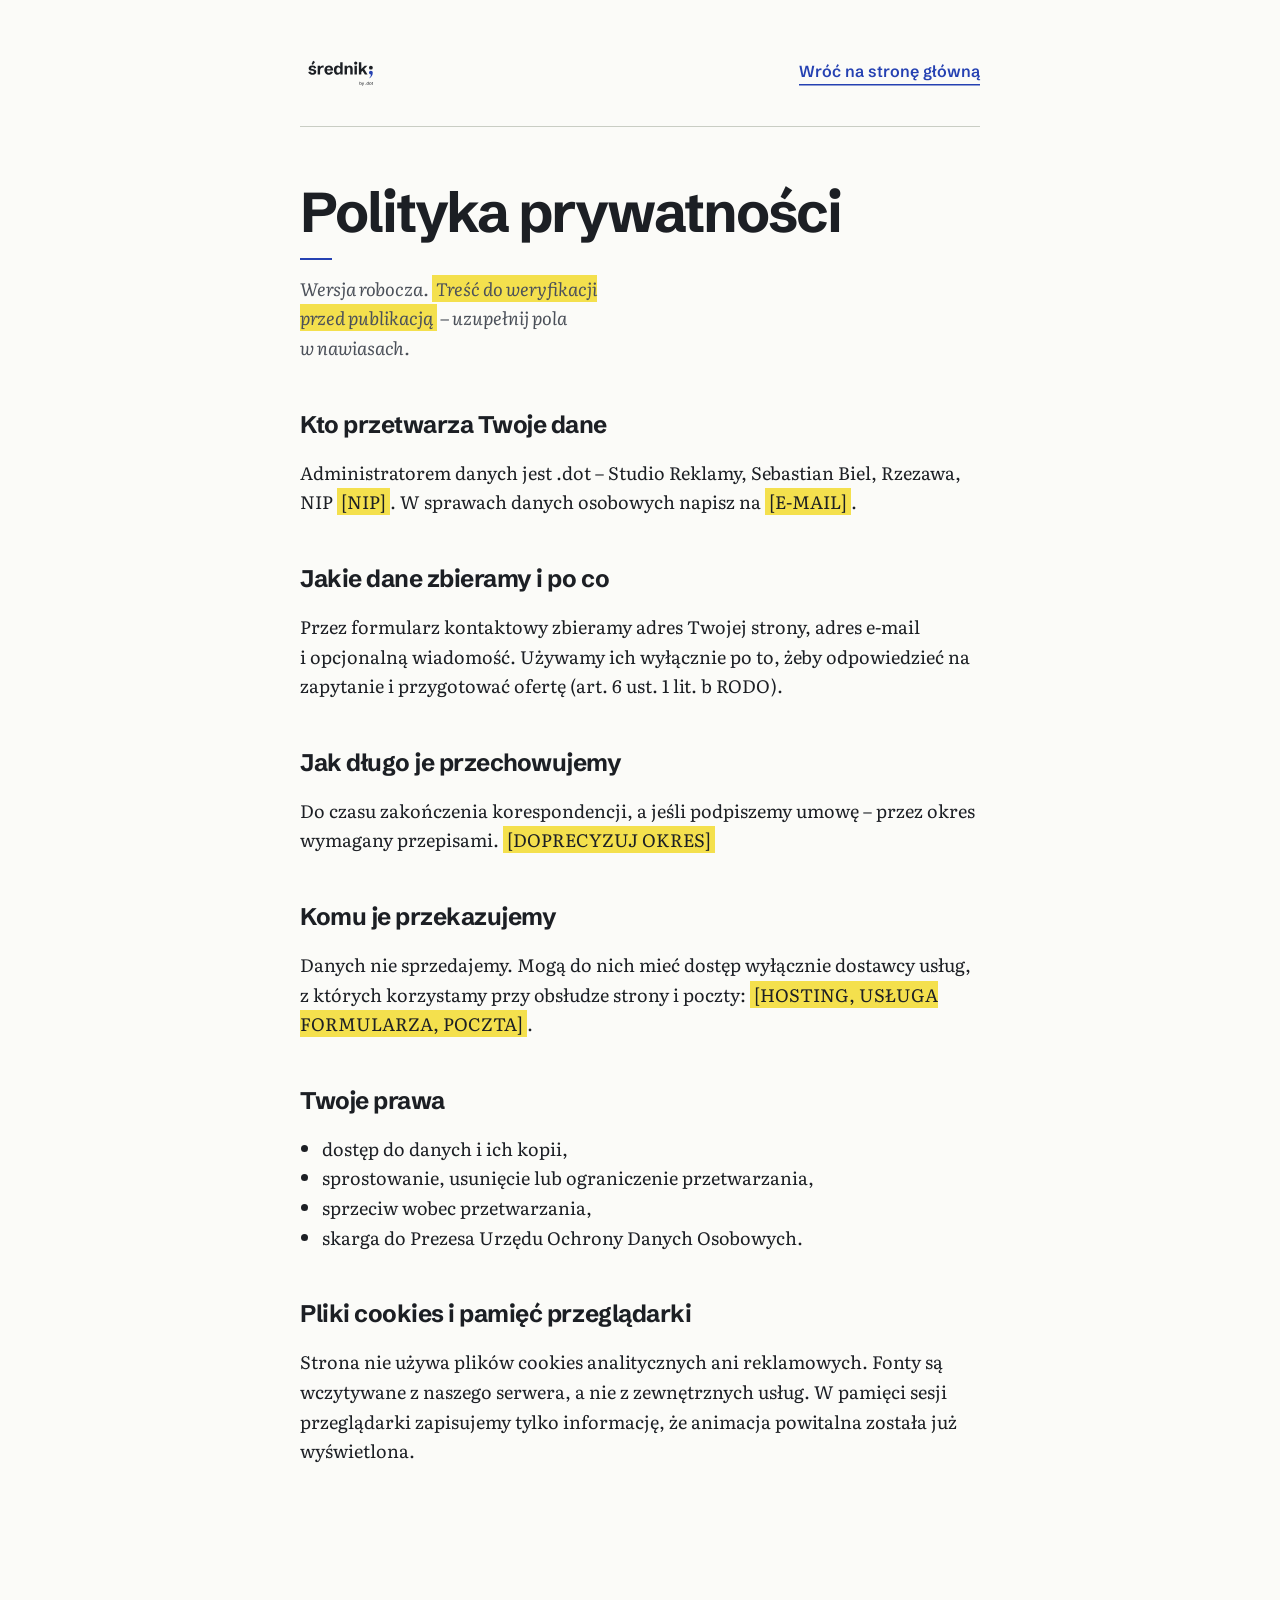
==== polityka-prywatnosci.html @ ba00b5cf "Strona główna Średnik by .dot z animacjami Statyczna strona (HTML/CSS/JS) zbudowana na podstawie pro" ====
<!doctype html>
<html lang="pl" data-theme="light">
<head>
<meta charset="utf-8">
<meta name="viewport" content="width=device-width, initial-scale=1">
<title>Polityka prywatności – Średnik by .dot</title>
<meta name="robots" content="noindex">
<link rel="icon" href="assets/img/favicon.svg" type="image/svg+xml">
<link rel="stylesheet" href="assets/css/style.css">
<style>
  .legal { max-width: 760px; margin: 0 auto; padding: 48px var(--gut) 120px; }
  .legal__top { display: flex; align-items: center; justify-content: space-between; gap: 24px; padding-bottom: 32px; margin-bottom: 56px; border-bottom: 1px solid var(--line); }
  .legal__top svg { height: 46px; width: auto; }
  .legal h1 { margin: 0 0 16px; font: 700 clamp(36px, 5vw, 56px)/1.05 var(--sans); letter-spacing: -.035em; }
  .legal h2 { margin: 48px 0 12px; font: 700 24px/1.2 var(--sans); letter-spacing: -.02em; }
  .legal p, .legal li { font-size: 18px; line-height: 1.65; }
  .legal ul { padding-left: 22px; }
  .todo { background: var(--yellow); padding: 0 4px; }
</style>
</head>
<body>
<main class="legal">
  <div class="legal__top">
    <a href="index.html" aria-label="Średnik by .dot – strona główna"><img src="assets/img/logo.svg" alt="Średnik by .dot" style="height:46px;width:auto"></a>
    <a class="link-arrow" href="index.html">Wróć na stronę główną</a>
  </div>

  <h1>Polityka prywatności</h1>
  <p class="note">Wersja robocza. <span class="todo">Treść do weryfikacji przed publikacją</span> – uzupełnij pola w&nbsp;nawiasach.</p>

  <h2>Kto przetwarza Twoje dane</h2>
  <p>Administratorem danych jest .dot&nbsp;– Studio Reklamy, Sebastian Biel, Rzezawa, NIP <span class="todo">[NIP]</span>. W&nbsp;sprawach danych osobowych napisz na <span class="todo">[E-MAIL]</span>.</p>

  <h2>Jakie dane zbieramy i&nbsp;po co</h2>
  <p>Przez formularz kontaktowy zbieramy adres Twojej strony, adres e-mail i&nbsp;opcjonalną wiadomość. Używamy ich wyłącznie po to, żeby odpowiedzieć na zapytanie i&nbsp;przygotować ofertę (art.&nbsp;6 ust.&nbsp;1 lit.&nbsp;b RODO).</p>

  <h2>Jak długo je przechowujemy</h2>
  <p>Do czasu zakończenia korespondencji, a&nbsp;jeśli podpiszemy umowę&nbsp;– przez okres wymagany przepisami. <span class="todo">[DOPRECYZUJ OKRES]</span></p>

  <h2>Komu je przekazujemy</h2>
  <p>Danych nie sprzedajemy. Mogą do nich mieć dostęp wyłącznie dostawcy usług, z&nbsp;których korzystamy przy obsłudze strony i&nbsp;poczty: <span class="todo">[HOSTING, USŁUGA FORMULARZA, POCZTA]</span>.</p>

  <h2>Twoje prawa</h2>
  <ul>
    <li>dostęp do danych i&nbsp;ich kopii,</li>
    <li>sprostowanie, usunięcie lub ograniczenie przetwarzania,</li>
    <li>sprzeciw wobec przetwarzania,</li>
    <li>skarga do Prezesa Urzędu Ochrony Danych Osobowych.</li>
  </ul>

  <h2>Pliki cookies i&nbsp;pamięć przeglądarki</h2>
  <p>Strona nie używa plików cookies analitycznych ani reklamowych. Fonty są wczytywane z&nbsp;naszego serwera, a&nbsp;nie z&nbsp;zewnętrznych usług. W&nbsp;pamięci sesji przeglądarki zapisujemy tylko informację, że animacja powitalna została już wyświetlona.</p>
</main>
</body>
</html>
---- assets/css/style.css ----
/* =========================================================
   Średnik by .dot – strona główna
   ========================================================= */

/* ---------- Fonty (lokalnie, bez Google Fonts) ---------- */
@font-face {
  font-family: 'Schibsted Grotesk';
  src: url(../fonts/schibsted-grotesk-latin-wght-normal.woff2) format('woff2');
  font-weight: 400 900; font-style: normal; font-display: swap;
  unicode-range: U+0000-00FF,U+0131,U+0152-0153,U+02BB-02BC,U+02C6,U+02DA,U+02DC,U+0304,U+0308,U+0329,U+2000-206F,U+20AC,U+2122,U+2191,U+2193,U+2212,U+2215,U+FEFF,U+FFFD;
}
@font-face {
  font-family: 'Schibsted Grotesk';
  src: url(../fonts/schibsted-grotesk-latin-ext-wght-normal.woff2) format('woff2');
  font-weight: 400 900; font-style: normal; font-display: swap;
  unicode-range: U+0100-02BA,U+02BD-02C5,U+02C7-02CC,U+02CE-02D7,U+02DD-02FF,U+0304,U+0308,U+0329,U+1D00-1DBF,U+1E00-1E9F,U+1EF2-1EFF,U+2020,U+20A0-20AB,U+20AD-20C0,U+2113,U+2C60-2C7F,U+A720-A7FF;
}
@font-face {
  font-family: 'Literata';
  src: url(../fonts/literata-latin-opsz-normal.woff2) format('woff2');
  font-weight: 200 900; font-style: normal; font-display: swap;
  unicode-range: U+0000-00FF,U+0131,U+0152-0153,U+02BB-02BC,U+02C6,U+02DA,U+02DC,U+0304,U+0308,U+0329,U+2000-206F,U+20AC,U+2122,U+2191,U+2193,U+2212,U+2215,U+FEFF,U+FFFD;
}
@font-face {
  font-family: 'Literata';
  src: url(../fonts/literata-latin-ext-opsz-normal.woff2) format('woff2');
  font-weight: 200 900; font-style: normal; font-display: swap;
  unicode-range: U+0100-02BA,U+02BD-02C5,U+02C7-02CC,U+02CE-02D7,U+02DD-02FF,U+0304,U+0308,U+0329,U+1D00-1DBF,U+1E00-1E9F,U+1EF2-1EFF,U+2020,U+20A0-20AB,U+20AD-20C0,U+2113,U+2C60-2C7F,U+A720-A7FF;
}
@font-face {
  font-family: 'Literata';
  src: url(../fonts/literata-latin-opsz-italic.woff2) format('woff2');
  font-weight: 200 900; font-style: italic; font-display: swap;
  unicode-range: U+0000-00FF,U+0131,U+0152-0153,U+02BB-02BC,U+02C6,U+02DA,U+02DC,U+0304,U+0308,U+0329,U+2000-206F,U+20AC,U+2122,U+2191,U+2193,U+2212,U+2215,U+FEFF,U+FFFD;
}
@font-face {
  font-family: 'Literata';
  src: url(../fonts/literata-latin-ext-opsz-italic.woff2) format('woff2');
  font-weight: 200 900; font-style: italic; font-display: swap;
  unicode-range: U+0100-02BA,U+02BD-02C5,U+02C7-02CC,U+02CE-02D7,U+02DD-02FF,U+0304,U+0308,U+0329,U+1D00-1DBF,U+1E00-1E9F,U+1EF2-1EFF,U+2020,U+20A0-20AB,U+20AD-20C0,U+2113,U+2C60-2C7F,U+A720-A7FF;
}

/* ---------- Tokeny ---------- */
:root {
  --paper: #FBFBF8;
  --ink: #1C1F24;
  --ink-2: #22262C;
  --sage: #EEF0EA;
  --line: #C9CDC4;
  --muted: #4B5059;
  --blue: #2541B2;
  --blue-deep: #1A2F85;
  --peri: #9DB0FF;
  --yellow: #F4E04D;
  --green: #2D7A57;
  --green-soft: #E3F1EA;
  --orange: #C2410C;

  --sans: 'Schibsted Grotesk', 'Helvetica Neue', Arial, sans-serif;
  --serif: 'Literata', Georgia, 'Times New Roman', serif;

  --hdr: 76px;
  --gut: clamp(20px, 4vw, 40px);
  --ease: cubic-bezier(.16, 1, .3, 1);
  --ease-io: cubic-bezier(.76, 0, .24, 1);
  --ease-back: cubic-bezier(.34, 1.56, .64, 1);
  color-scheme: light;
}
@media (max-width: 999px) { :root { --hdr: 64px; } }

/* ---------- Baza ---------- */
*, *::before, *::after { box-sizing: border-box; }
html { -webkit-text-size-adjust: 100%; text-size-adjust: 100%; }
html.lenis, html.lenis body { height: auto; }
.lenis.lenis-smooth { scroll-behavior: auto !important; }
.lenis.lenis-stopped { overflow: hidden; }
body {
  margin: 0;
  background: var(--paper);
  color: var(--ink);
  font-family: var(--serif);
  font-size: 18px;
  line-height: 1.55;
  -webkit-font-smoothing: antialiased;
  -moz-osx-font-smoothing: grayscale;
  overflow-x: clip;
}
img, svg { display: block; max-width: 100%; }
a { color: var(--blue); }
a:hover { color: var(--blue-deep); }
:focus-visible { outline: 2px solid var(--blue); outline-offset: 3px; border-radius: 2px; }
.dark :focus-visible, .card--lead :focus-visible { outline-color: var(--peri); }
::selection { background: var(--yellow); color: var(--ink); }
.has-intro body, .menu-open body { overflow: hidden; }

.sr-only {
  position: absolute; width: 1px; height: 1px; margin: -1px; padding: 0; overflow: hidden;
  clip: rect(0 0 0 0); white-space: nowrap; border: 0;
}
.skip {
  position: fixed; left: 16px; top: 12px; z-index: 200; padding: 12px 18px; border-radius: 6px;
  background: var(--ink); color: var(--paper); font: 600 15px var(--sans); text-decoration: none;
  transform: translateY(-160%); transition: transform .3s var(--ease);
}
.skip:focus { transform: none; color: var(--paper); }

.wrap { width: 100%; max-width: 1280px; margin: 0 auto; padding: 0 var(--gut); }

/* ---------- Typografia ---------- */
.h2 {
  margin: 0;
  font: 700 clamp(34px, 4.1vw, 58px)/1.04 var(--sans);
  letter-spacing: -.035em;
  text-wrap: balance;
}
.h3 { margin: 0; font: 600 22px/1.25 var(--sans); letter-spacing: -.01em; }
.lead { margin: 0; font-size: clamp(19px, 1.5vw, 22px); line-height: 1.55; max-width: 34em; }
.note {
  position: relative; margin: 0; padding-top: 16px; max-width: 17em;
  font-style: italic; font-size: 16px; line-height: 1.5; color: var(--muted);
}
.note::before {
  content: ""; position: absolute; left: 0; top: 0; width: 32px; height: 2px; background: var(--blue);
  transform-origin: left;
}
.dark .note { color: #C9CDC4; }

/* Zakreślacz */
.hl {
  background: linear-gradient(var(--yellow), var(--yellow)) 0 88% / 0% 46% no-repeat;
  -webkit-box-decoration-break: clone; box-decoration-break: clone;
  transition: background-size 1.1s var(--ease);
}
.hl.is-on, html:not(.anim) .hl { background-size: 100% 46%; }

/* ---------- Przyciski ---------- */
.btn {
  --bg: var(--blue); --fg: #FFFFFF; --fill: var(--ink); --fg-h: #FFFFFF;
  position: relative; isolation: isolate; overflow: hidden;
  display: inline-flex; align-items: center; justify-content: center; gap: 10px;
  min-height: 54px; padding: 0 26px; border: 0; border-radius: 8px;
  background: var(--bg); color: var(--fg);
  font: 600 16px/1.2 var(--sans); text-decoration: none; cursor: pointer;
  transition: color .35s var(--ease), box-shadow .35s;
}
.btn::before {
  content: ""; position: absolute; inset: -1px; z-index: -1; border-radius: inherit;
  background: var(--fill); transform: translateY(102%);
  transition: transform .5s var(--ease);
}
@media (hover: hover) {
  .btn:hover { color: var(--fg-h); }
  .btn:hover::before { transform: none; }
  }
.btn__label { position: relative; display: inline-block; }
.btn__icon {
  width: 18px; height: 18px; flex: none; fill: none; stroke: currentColor; stroke-width: 2;
  stroke-linecap: round; stroke-linejoin: round; transition: transform .4s var(--ease);
}
.btn:hover .btn__icon { transform: translateX(4px); }
.btn--sm { min-height: 44px; padding: 0 18px; font-size: 15px; }
.btn--ghost { --bg: transparent; --fg: var(--ink); --fill: var(--ink); --fg-h: var(--paper); box-shadow: inset 0 0 0 1.5px var(--ink); }
.btn--light { --bg: var(--peri); --fg: var(--ink); --fill: #FFFFFF; --fg-h: var(--ink); }

.link-arrow {
  display: inline-flex; align-items: center; min-height: 44px;
  font: 600 16px var(--sans); color: var(--blue); text-decoration: none;
  background: linear-gradient(currentColor, currentColor) 0 calc(100% - 8px) / 100% 1.5px no-repeat;
  transition: background-size .45s var(--ease), color .3s;
}
.link-arrow:hover { background-size: 0 1.5px; background-position: 100% calc(100% - 8px); }

/* ---------- Intro ---------- */
.intro {
  position: fixed; inset: 0; z-index: 120; display: none;
  align-items: center; justify-content: center; background: var(--paper); cursor: pointer;
}
.has-intro .intro { display: flex; }
.intro__logo { width: min(64vw, 540px); height: auto; overflow: visible; }
.intro__dot, .intro__comma, .intro__by { opacity: 0; }

/* ---------- Nagłówek ---------- */
.hdr {
  position: fixed; inset: 0 0 auto 0; z-index: 60;
  transition: transform .55s var(--ease), background-color .35s, box-shadow .35s;
}
.hdr.is-scrolled {
  background: rgba(251, 251, 248, .86);
  -webkit-backdrop-filter: saturate(1.5) blur(14px); backdrop-filter: saturate(1.5) blur(14px);
  box-shadow: 0 1px 0 rgba(28, 31, 36, .1);
}
.hdr.is-hidden { transform: translateY(-101%); }
.hdr__in { display: flex; align-items: center; gap: 32px; height: var(--hdr); }
.hdr__logo { display: flex; color: var(--ink); flex: none; }
.hdr__logo svg { height: 50px; width: auto; }
.hdr__logo .logo-dot, .hdr__logo .logo-comma { transform-box: fill-box; transform-origin: 50% 0; transition: transform .5s var(--ease-back); }
.hdr__logo:hover .logo-dot { transform: translateY(-14px); }
.hdr__logo:hover .logo-comma { transform: rotate(-12deg); }
.hdr__nav { margin-left: auto; display: flex; gap: 30px; }
.hdr__nav a {
  position: relative; padding: 10px 0;
  font: 500 16px var(--sans); color: var(--ink); text-decoration: none;
}
.hdr__nav a::after {
  content: ""; position: absolute; left: 0; right: 0; bottom: 4px; height: 2px; background: var(--blue);
  transform: scaleX(0); transform-origin: right; transition: transform .45s var(--ease);
}
.hdr__nav a:hover::after, .hdr__nav a.is-active::after { transform: scaleX(1); transform-origin: left; }
.hdr__nav a.is-active { color: var(--blue); }
.hdr__progress {
  position: absolute; left: 0; bottom: 0; width: 100%; height: 2px; background: var(--blue);
  transform: scaleX(0); transform-origin: left;
}
.hdr__burger {
  display: none; position: relative; width: 44px; height: 44px; flex: none;
  border: 1.5px solid var(--ink); border-radius: 8px; background: transparent; cursor: pointer;
}
.hdr__burger span {
  position: absolute; left: 11px; right: 11px; height: 1.75px; background: var(--ink); border-radius: 2px;
  transition: transform .45s var(--ease), top .45s var(--ease);
}
.hdr__burger span:nth-child(1) { top: 16px; }
.hdr__burger span:nth-child(2) { top: 24px; }
.hdr__burger[aria-expanded="true"] span:nth-child(1) { top: 20px; transform: rotate(45deg); }
.hdr__burger[aria-expanded="true"] span:nth-child(2) { top: 20px; transform: rotate(-45deg); }

.menu {
  position: fixed; inset: 0; z-index: 55; background: var(--paper);
  display: flex; flex-direction: column; gap: 32px;
  padding: calc(var(--hdr) + 28px) var(--gut) calc(32px + env(safe-area-inset-bottom));
  overflow-y: auto;
}
.menu[hidden] { display: none; }
.menu__nav { display: flex; flex-direction: column; border-top: 1px solid var(--line); }
.menu__nav a {
  display: block; overflow: hidden; padding: 10px 0; border-bottom: 1px solid var(--line);
  font: 700 clamp(34px, 9vw, 54px)/1.1 var(--sans); letter-spacing: -.03em;
  color: var(--ink); text-decoration: none;
}
.menu__nav a span { display: inline-block; }
.menu__cta { align-self: flex-start; }
.menu__tag { margin: auto 0 0; font-style: italic; color: var(--muted); }
.menu__tag span { color: var(--blue); font-weight: 600; }

/* ---------- Hero + historia ---------- */
.story { position: relative; padding-top: var(--hdr); }
.story__grid {
  display: grid; grid-template-columns: minmax(0, 1fr) minmax(0, 1.12fr);
  column-gap: clamp(40px, 5vw, 88px); align-items: start;
}
.story__text { grid-column: 1; grid-row: 1; }
.story__visual {
  grid-column: 2; grid-row: 1;
  position: sticky; top: 0; height: 100vh; height: 100svh;
  display: flex; flex-direction: column; justify-content: center;
  padding: var(--hdr) 0 20px;
}

.hero {
  min-height: calc(100vh - var(--hdr)); min-height: calc(100svh - var(--hdr));
  display: flex; flex-direction: column; justify-content: center; gap: 26px;
  padding: 32px 0 64px;
}
.eyebrow {
  display: flex; align-items: center; gap: 10px; margin: 0;
  font: 600 13px var(--sans); letter-spacing: .08em; text-transform: uppercase; color: var(--muted);
}
.eyebrow__dot { width: 8px; height: 8px; border-radius: 50%; background: var(--blue); box-shadow: 0 0 0 0 rgba(37, 65, 178, .45); animation: ping 2.4s var(--ease) infinite; }
@keyframes ping { 0% { box-shadow: 0 0 0 0 rgba(37, 65, 178, .45); } 70%, 100% { box-shadow: 0 0 0 10px rgba(37, 65, 178, 0); } }
.hero__title {
  margin: 0; font: 700 clamp(42px, 4.7vw, 72px)/1.0 var(--sans); letter-spacing: -.045em;
}
.hero__title .hl { background-position: 0 92%; }
.hero__lead { margin: 0; max-width: 33em; font-size: clamp(18px, 1.4vw, 20px); line-height: 1.6; }
.hero__ctas { display: flex; flex-wrap: wrap; align-items: center; gap: 14px 26px; }
.note-line {
  margin: 0; max-width: 28em; padding-left: 14px; border-left: 2px solid var(--blue);
  font-style: italic; font-size: 16px; line-height: 1.5; color: var(--muted);
}
.scroll-cue {
  display: inline-flex; align-items: center; gap: 14px; align-self: flex-start; margin-top: 8px; min-height: 44px;
  font: 500 14px var(--sans); color: var(--muted); text-decoration: none;
}
.scroll-cue:hover { color: var(--ink); }
.scroll-cue__line { position: relative; width: 48px; height: 1.5px; background: var(--line); overflow: hidden; }
.scroll-cue__line::after {
  content: ""; position: absolute; inset: 0; background: var(--blue); transform: translateX(-100%);
  animation: cue 2.2s var(--ease-io) infinite;
}
@keyframes cue { 0% { transform: translateX(-100%); } 55% { transform: translateX(0); } 100% { transform: translateX(100%); } }

/* Kroki */
.steps__intro { padding: 14vh 0 4vh; display: flex; flex-direction: column; gap: 22px; }
.step {
  min-height: 80vh; display: flex; flex-direction: column; justify-content: center; gap: 16px;
  max-width: 31em; opacity: .22; transition: opacity .6s var(--ease);
}
.step.is-active { opacity: 1; }
.step:last-child { min-height: 100vh; }
.step p { margin: 0; font-size: 19px; line-height: 1.6; }
.step__num {
  display: flex; align-items: center; gap: 12px;
  font: 600 13px var(--sans) !important; letter-spacing: .1em; text-transform: uppercase; color: var(--blue);
}
.step__num span { padding: 4px 8px; border: 1.5px solid currentColor; border-radius: 4px; font-variant-numeric: tabular-nums; }
.step__title { margin: 0; font: 700 clamp(28px, 2.5vw, 36px)/1.1 var(--sans); letter-spacing: -.025em; }
.step__issues { margin: 0; padding-left: 24px; display: flex; flex-direction: column; gap: 10px; font-style: italic; font-size: 17px; line-height: 1.5; }
.step__issues li::marker { color: var(--blue); font: 700 16px var(--sans); }
.step .btn { align-self: flex-start; margin-top: 10px; }

/* ---------- Scena z makietą ---------- */
.stage {
  position: relative; margin: 0 auto; width: min(100%, calc((100svh - var(--hdr) - 110px) * 1.25));
  aspect-ratio: 100 / 80; perspective: 1800px;
}
.stage__tilt { position: absolute; inset: 0; transform-style: preserve-3d; }

.mock {
  position: absolute; left: 0; top: 0; width: 100%; aspect-ratio: 720 / 484;
  container-type: inline-size; border-radius: 12px; background: #FFFFFF;
  box-shadow: 0 0 0 1px rgba(28, 31, 36, .1), 0 2px 4px rgba(28, 31, 36, .04), 0 40px 80px -28px rgba(28, 31, 36, .38);
  transform-origin: 0 0; transform: translateY(9%); transition: transform 1.2s var(--ease-io);
}
.mock__in {
  height: 100%; display: flex; flex-direction: column; overflow: hidden; border-radius: inherit;
  font-size: calc(100cqw / 72);
}
.sticker {
  position: absolute; top: -14px; left: 18px; z-index: 5;
  padding: 7px 11px; border-radius: 4px; background: var(--yellow); color: var(--ink);
  font: 600 12px/1 var(--sans); transform: rotate(-2.5deg);
  box-shadow: 0 8px 16px -8px rgba(28, 31, 36, .45);
}

.chrome {
  flex: none; height: 3.4em; display: flex; align-items: center; gap: 1.2em; padding: 0 1.4em;
  background: #EFF1EC; border-bottom: 1px solid #E0E3DC;
}
.chrome__dots { display: flex; gap: .6em; }
.chrome__dots i { display: block; width: 1em; height: 1em; border-radius: 50%; background: #D3D7CF; }
.chrome__url {
  position: relative; flex: 1; max-width: 42em; margin: 0 auto; height: 2.2em; padding: 0 1em;
  display: flex; align-items: center; justify-content: center; gap: .5em;
  border-radius: 1.1em; background: #FFFFFF; color: #4B5059;
  font-family: var(--sans); font-size: 1.15em; font-weight: 500; white-space: nowrap;
}
.chrome__url > svg { width: 1em; height: 1em; fill: none; stroke: currentColor; stroke-width: 2.2; }
.chrome__ok {
  position: absolute; right: .3em; top: 50%; display: inline-flex; align-items: center; gap: .3em;
  padding: .3em .7em .3em .5em; border-radius: 1em; background: var(--green-soft); color: var(--green);
  font-size: .78em; font-weight: 600; opacity: 0; transform: translateY(-50%) scale(.6);
  transition: opacity .4s, transform .6s var(--ease-back);
}
.chrome__ok svg { width: 1.1em; height: 1.1em; fill: none; stroke: currentColor; stroke-width: 3; stroke-linecap: round; stroke-linejoin: round; }

.site { position: relative; flex: 1; overflow: hidden; background: #FFFFFF; font-family: Arial, Helvetica, sans-serif; color: #333333; }
.site p { margin: 0; }

.s-nav { position: absolute; inset: 0 0 auto 0; height: 3.6em; background: #3E5F7E; transition: background-color .9s var(--ease), box-shadow .9s; }
.s-brand { position: absolute; left: 1.6em; top: 0; height: 3.6em; display: flex; align-items: center; white-space: nowrap; }
.s-brand .o { font-size: 1.3em; font-weight: 700; color: #FFFFFF; letter-spacing: .02em; transition: opacity .4s; }
.s-brand .n {
  position: absolute; left: 0; top: 50%; display: flex; align-items: center; gap: .45em;
  font-family: var(--sans); font-size: 1.45em; font-weight: 700; color: #1C1F24;
  opacity: 0; transform: translateY(-20%); transition: opacity .5s, transform .7s var(--ease);
}
.s-mark { display: inline-block; position: relative; width: 1.1em; height: 1.1em; border-radius: .28em; background: var(--orange); }
.s-mark::after { content: ""; position: absolute; inset: .3em; border-radius: 50%; border: .12em solid #FFFFFF; }
.s-links { position: absolute; right: 1.6em; top: 0; height: 3.6em; display: flex; align-items: center; transition: transform 1s var(--ease-io); }
.s-links .o { font-size: 1.2em; color: #FFFFFF; white-space: nowrap; transition: opacity .4s; }
.s-links .n {
  position: absolute; right: 0; top: 50%; display: flex; gap: 1.6em; white-space: nowrap;
  font-family: var(--sans); font-size: 1.25em; font-weight: 500; color: #1C1F24;
  opacity: 0; transform: translateY(-50%);
  transition: opacity .5s;
}

.o-hero { position: absolute; left: 4em; right: 4em; top: 5.4em; text-align: center; font-family: 'Times New Roman', Times, serif; transition: opacity .4s, filter .4s; }
.o-title { position: relative; display: inline-block; font-size: 3em; line-height: 1.15; color: #3E5F7E; }
.o-title::after {
  content: ""; position: absolute; left: -3%; right: -3%; top: 54%; height: .07em; border-radius: .1em;
  background: var(--blue); transform: scaleX(0); transform-origin: left; transition: transform .45s var(--ease);
}
.o-sub { font-size: 1.4em; margin-top: .3em !important; }

.n-hero-c { position: absolute; left: 7em; right: 7em; top: 5em; text-align: center; opacity: 0; transform: translateY(1em); transition: opacity .5s, transform .7s var(--ease); }
.n-title-c { font-family: var(--sans); font-size: 2.5em; line-height: 1.12; font-weight: 700; letter-spacing: -.02em; color: #1C1F24; }
.n-sub-c { margin-top: .5em !important; font-family: var(--sans); font-size: 1.3em; color: #555555; }

.n-hero { position: absolute; left: 4em; top: 6.2em; width: 32.5em; opacity: 0; transform: translateX(-2em); transition: opacity .6s, transform .9s var(--ease); }
.n-title { font-family: var(--sans); font-size: 2.7em; line-height: 1.07; font-weight: 700; letter-spacing: -.03em; color: #1C1F24; }
.n-sub { margin-top: .7em !important; font-family: var(--sans); font-size: 1.3em; line-height: 1.4; color: #4B5059; }
.n-btns { display: flex; gap: .8em; margin-top: 1.4em !important; }
.n-btn { padding: .75em 1.2em; border-radius: .45em; background: var(--orange); color: #FFFFFF; font-family: var(--sans); font-size: 1.2em; font-weight: 700; }
.n-btn--ghost { background: transparent; color: #1C1F24; box-shadow: inset 0 0 0 .12em #1C1F24; }

.s-img {
  position: absolute; left: 9em; top: 13.4em; width: 54em; height: 11.6em; overflow: hidden; background: #D9D9D9;
  transition: left 1.1s var(--ease-io), top 1.1s var(--ease-io), width 1.1s var(--ease-io), height 1.1s var(--ease-io), border-radius 1.1s;
}
.s-img__old { position: absolute; inset: 0; display: flex; align-items: center; justify-content: center; gap: .5em; font-size: 1.2em; color: #777777; transition: opacity .4s; }
.s-img__old svg { width: 1.5em; height: 1.5em; fill: none; stroke: #999999; stroke-width: 1.5; }
.s-img__new { position: absolute; inset: 0; width: 100%; height: 100%; clip-path: inset(0 100% 0 0); transition: clip-path 1s var(--ease-io); }

.o-news { position: absolute; left: 9em; width: 54em; top: 26.8em; padding-top: 1em; border-top: 1px dashed #AAAAAA; font-family: 'Times New Roman', Times, serif; transition: opacity .4s, transform .5s var(--ease); }
.o-news p { font-size: 1.35em; line-height: 1.5; }
.o-news::after {
  content: ""; position: absolute; left: -1%; right: -1%; top: 62%; height: 2px; background: var(--blue);
  transform: scaleX(0); transform-origin: left; transition: transform .45s var(--ease);
}

.tiles { position: absolute; left: 4em; right: 4em; top: 27.3em; display: grid; grid-template-columns: repeat(3, minmax(0, 1fr)); gap: 1.6em; }
.tile {
  display: flex; flex-direction: column; gap: .3em; padding: 1.4em 1.6em; border-radius: .8em; background: #F2F4F7;
  opacity: 0; transform: translateY(2em) scale(.96); transition: opacity .5s, transform .8s var(--ease-back);
}
.tile svg { width: 2.4em; height: 2.4em; margin-bottom: .4em; fill: none; stroke: var(--orange); stroke-width: 1.75; stroke-linecap: round; stroke-linejoin: round; }
.tile b { font-family: var(--sans); font-size: 1.45em; color: #1C1F24; }
.tile span { font-family: var(--sans); font-size: 1.15em; line-height: 1.35; color: #4B5059; }

.o-foot { position: absolute; left: 0; right: 0; top: 39.6em; text-align: center; font-size: 1em; color: #999999; transition: opacity .4s; }
.n-foot {
  position: absolute; left: 4em; right: 4em; top: 40.4em; padding-top: 1.2em; border-top: 1px solid #E6E8EB;
  display: flex; justify-content: space-between; font-family: var(--sans); color: #4B5059;
  opacity: 0; transition: opacity .6s;
}
.n-foot b, .n-foot span { font-size: 1.15em; }
.n-foot b { color: #1C1F24; }

.chip {
  position: absolute; left: 0; top: 0; z-index: 2; white-space: nowrap;
  padding: .1em .2em; border-radius: .45em; color: #999999;
  transform: translate(calc(36em - 50%), 41.6em);
  transition: transform 1.2s var(--ease-io), background-color .5s, color .5s, padding .6s var(--ease), box-shadow .5s;
}
.chip__txt { display: block; font-size: 1em; transition: font-size .6s var(--ease); }

.audit { position: absolute; inset: 0; width: 100%; height: 100%; overflow: visible; pointer-events: none; z-index: 3; }
.audit__ring { fill: none; stroke: var(--blue); stroke-width: 3; stroke-linecap: round; stroke-linejoin: round; transition: stroke .4s, opacity .6s; }
.pin {
  position: absolute; z-index: 4; width: 2.6em; height: 2.6em; border-radius: 50%;
  display: flex; align-items: center; justify-content: center;
  background: var(--blue); color: #FFFFFF; box-shadow: 0 0 0 .3em rgba(255, 255, 255, .95), 0 .4em 1em -.3em rgba(28, 31, 36, .5);
  transition: background-color .4s, transform .6s var(--ease-back), opacity .5s;
}
.pin__n { font-family: var(--sans); font-size: 1.35em; font-weight: 700; transition: opacity .3s; }
.pin__ok { position: absolute; inset: 0; display: flex; align-items: center; justify-content: center; opacity: 0; transition: opacity .3s .15s; }
.pin__ok::before { content: ""; width: .95em; height: .5em; margin-top: -.25em; border-left: .22em solid #FFFFFF; border-bottom: .22em solid #FFFFFF; transform: rotate(-45deg); }
.pin__tag {
  position: absolute; top: 50%; left: calc(100% + .7em); transform: translateY(-50%);
  padding: .3em .65em; border-radius: .4em; background: #FFFFFF; white-space: nowrap;
  font: italic 500 max(11px, 1.3em)/1.2 var(--serif); color: var(--blue);
  box-shadow: 0 .3em 1em -.3em rgba(28, 31, 36, .35), 0 0 0 1px rgba(37, 65, 178, .15);
  transition: opacity .35s;
}
.p1 { left: 53.6em; top: 2.5em; }
.p2 { left: 62.2em; top: 24.6em; }
.p3 { left: 40.6em; top: 39.6em; }
.p1 .pin__tag, .p2 .pin__tag { left: auto; right: calc(100% + .7em); }

.phone {
  position: absolute; right: 0; top: 20%; width: 27.5%; aspect-ratio: 300 / 610; container-type: inline-size;
  opacity: 0; transform: translate(10%, 22%) rotate(6deg);
  transition: opacity .6s, transform 1.2s var(--ease-io);
}
.phone__in {
  height: 100%; padding: .9em; border-radius: 4.4em; background: #1C1F24; font-size: calc(100cqw / 30);
  box-shadow: 0 0 0 .2em #3A3F48 inset, 0 3em 6em -2em rgba(28, 31, 36, .55);
}
.phone__screen { position: relative; height: 100%; overflow: hidden; border-radius: 3.6em; background: #FFFFFF; }
.phone__screen::before { content: ""; position: absolute; top: 1em; left: 50%; z-index: 2; width: 7.5em; height: 2em; margin-left: -3.75em; border-radius: 1em; background: #1C1F24; }
.p-scroll { display: flex; flex-direction: column; gap: 1.2em; padding: 4em 1.8em 2em; font-family: var(--sans); color: #1C1F24; }
.p-scroll p { margin: 0; }
.p-nav { display: flex; align-items: center; justify-content: space-between; }
.p-brand { display: flex; align-items: center; gap: .4em; font-size: 1.4em; font-weight: 700; }
.p-call { width: 3.4em; height: 3.4em; border-radius: 50%; background: var(--orange); display: flex; align-items: center; justify-content: center; }
.p-call svg { width: 1.6em; height: 1.6em; fill: none; stroke: #FFFFFF; stroke-width: 2; stroke-linejoin: round; }
.p-title { font-size: 2.6em; line-height: 1.08; font-weight: 700; letter-spacing: -.03em; }
.p-sub { font-size: 1.35em; line-height: 1.4; color: #4B5059; }
.p-btn { display: block; padding: 1em; border-radius: .7em; background: var(--orange); color: #FFFFFF; text-align: center; font-size: 1.45em; font-weight: 700; }
.p-img { height: 15em; overflow: hidden; border-radius: .9em; }
.p-img svg { width: 100%; height: 100%; }
.p-tile { display: flex; flex-direction: column; gap: .2em; padding: 1.2em 1.4em; border-radius: .9em; background: #F2F4F7; }
.p-tile b { font-size: 1.45em; }
.p-tile span { font-size: 1.2em; color: #4B5059; }

.report {
  position: absolute; left: 0; top: 47%; width: 48%; container-type: inline-size;
  opacity: 0; transform: translateY(14%) rotate(-3deg); transition: opacity .6s, transform 1.1s var(--ease-io);
}
.report__in {
  padding: 1.8em 2em 1.8em; border-radius: 1.2em; background: #FFFFFF; font-size: calc(100cqw / 30);
  box-shadow: 0 0 0 1px rgba(28, 31, 36, .08), 0 2.4em 4.8em -1.8em rgba(28, 31, 36, .45);
}
.r-head { display: flex; align-items: center; gap: 1em; padding-bottom: 1.2em; margin-bottom: 1.2em; border-bottom: 1px solid #E6E8E2; }
.r-semi { width: 1.9em; height: 3em; flex: none; }
.r-title { margin: 0; font: 700 1.75em/1.15 var(--sans); color: var(--ink); letter-spacing: -.02em; }
.r-meta { margin: .25em 0 0; font: 1.1em var(--sans); color: var(--muted); }
.r-rows { list-style: none; margin: 0; padding: 0; display: flex; flex-direction: column; gap: 1em; }
.r-rows li { display: flex; align-items: flex-start; gap: .9em; opacity: 0; transform: translateX(-1.2em); transition: opacity .4s, transform .6s var(--ease); }
.r-rows svg { flex: none; width: 2em; height: 2em; padding: .4em; border-radius: 50%; background: var(--green-soft); fill: none; stroke: var(--green); stroke-width: 3.2; stroke-linecap: round; stroke-linejoin: round; }
.r-rows p { margin: 0; display: flex; flex-direction: column; gap: .15em; }
.r-rows b { font: 600 1.3em/1.25 var(--sans); color: var(--ink); }
.r-rows s, .r-rows span { font: italic 1.12em/1.3 var(--serif); color: #80858C; }
.r-rows span { color: var(--green); }

.stage-ui {
  display: flex; align-items: center; gap: 14px; width: min(100%, calc((100svh - var(--hdr) - 110px) * 1.25));
  margin: 18px auto 0; font: 600 13px var(--sans); color: var(--muted);
}
.stage-ui__label { min-width: 8.5em; color: var(--ink); }
.stage-ui__bar { position: relative; flex: 1; height: 2px; background: var(--line); border-radius: 2px; overflow: hidden; }
.stage-ui__fill { position: absolute; inset: 0; background: var(--blue); transform: scaleX(0); transform-origin: left; transition: transform .8s var(--ease); }
.stage-ui__count { font-variant-numeric: tabular-nums; }

/* --- Stany sceny (narastająco: s1 … s6) --- */
.stage.s1 .o-title::after { transform: scaleX(1); }
.stage.s1 .o-hero { opacity: 0; filter: blur(4px); transition-delay: .4s; }
.stage.s1 .n-hero-c { opacity: 1; transform: none; transition-delay: .45s; }
.stage.s1 .a1 { stroke: var(--green); opacity: 0; transition-delay: 0s, .6s; }
.stage.s1 .p1 { background: var(--green); }
.stage.s1 .p1 .pin__n, .stage.s1 .p1 .pin__tag { opacity: 0; }
.stage.s1 .p1 .pin__ok { opacity: 1; }

.stage.s2 .chip {
  transform: translate(calc(70.4em - 100%), .35em);
  padding: .75em 1.1em; background: var(--orange); color: #FFFFFF; font-family: var(--sans); font-weight: 700;
  box-shadow: 0 .5em 1.2em -.4em rgba(194, 65, 12, .7);
  transition-delay: 0s, .55s, .55s, .55s, .55s;
}
.stage.s2 .chip__txt { font-size: 1.2em; }
.stage.s2 .s-links { transform: translateX(-17.5em); }
.stage.s2 .a3 { stroke: var(--green); opacity: 0; transition-delay: 0s, .6s; }
.stage.s2 .p3 { background: var(--green); }
.stage.s2 .p3 .pin__n, .stage.s2 .p3 .pin__tag { opacity: 0; }
.stage.s2 .p3 .pin__ok { opacity: 1; }

.stage.s3 .o-news::after { transform: scaleX(1); }
.stage.s3 .o-news { opacity: 0; transform: translateY(-.8em); transition-delay: .4s; }
.stage.s3 .tile { opacity: 1; transform: none; }
.stage.s3 .tile:nth-child(1) { transition-delay: .55s; }
.stage.s3 .tile:nth-child(2) { transition-delay: .68s; }
.stage.s3 .tile:nth-child(3) { transition-delay: .81s; }
.stage.s3 .a2 { stroke: var(--green); opacity: 0; transition-delay: 0s, .6s; }
.stage.s3 .p2 { background: var(--green); }
.stage.s3 .p2 .pin__n, .stage.s3 .p2 .pin__tag { opacity: 0; }
.stage.s3 .p2 .pin__ok { opacity: 1; }

.stage.s4 .s-nav { background: #FFFFFF; box-shadow: inset 0 -1px 0 #E6E8EB; }
.stage.s4 .s-brand .o, .stage.s4 .s-links .o { opacity: 0; }
.stage.s4 .s-brand .n { opacity: 1; transform: translateY(-50%); transition-delay: .3s; }
.stage.s4 .s-links .n { opacity: 1; transition-delay: .4s; }
.stage.s4 .n-hero-c { opacity: 0; transform: translateY(-1em); transition-delay: 0s; }
.stage.s4 .n-hero { opacity: 1; transform: none; transition-delay: .45s; }
.stage.s4 .s-img { left: 38.4em; top: 6.2em; width: 29.6em; height: 18em; border-radius: .8em; }
.stage.s4 .s-img__old { opacity: 0; }
.stage.s4 .s-img__new { clip-path: inset(0 0 0 0); transition-delay: .75s; }
.stage.s4 .o-foot { opacity: 0; }
.stage.s4 .n-foot { opacity: 1; transition-delay: .6s; }
.stage.s4 .pin { opacity: 0; transform: scale(.3); }
.stage.s4 .chrome__ok { opacity: 1; transform: translateY(-50%) scale(1); transition-delay: 1.2s; }

.stage.s5 .mock { transform: translate(0, 3%) scale(.74); }
.stage.s5 .phone { opacity: 1; transform: none; transition-delay: .3s; }
.stage.s5 .p-scroll { animation: pscroll 10s 1.6s var(--ease-io) infinite; }
@keyframes pscroll { 0%, 18% { transform: none; } 48%, 66% { transform: translateY(-42%); } 96%, 100% { transform: none; } }

.stage.s6 .report { opacity: 1; transform: rotate(-1.5deg); }
.stage.s6 .r-rows li { opacity: 1; transform: none; }
.stage.s6 .r-rows li:nth-child(1) { transition-delay: .6s; }
.stage.s6 .r-rows li:nth-child(2) { transition-delay: .75s; }
.stage.s6 .r-rows li:nth-child(3) { transition-delay: .9s; }
.stage.s6 .r-rows li:nth-child(4) { transition-delay: 1.05s; }

/* ---------- Pasek z hasłami ---------- */
.marquee { overflow: hidden; padding: clamp(22px, 3vw, 40px) 0; border-block: 1px solid var(--line); background: var(--paper); }
.marquee__track { display: flex; width: max-content; will-change: transform; }
.marquee__row {
  flex: none; margin: 0; padding-right: .25em; white-space: nowrap;
  font: 700 clamp(44px, 7.4vw, 112px)/1.05 var(--sans); letter-spacing: -.045em;
}
.marquee__row b { color: var(--blue); }
html:not(.anim) .marquee__track { animation: none; }

/* ---------- Sekcje ---------- */
.sec { padding: clamp(88px, 11vw, 160px) 0; }
.sec--sage { background: var(--sage); }
.g12 { display: grid; grid-template-columns: repeat(12, minmax(0, 1fr)); column-gap: 24px; row-gap: 24px; }
.margin { grid-column: 1 / span 3; }
.body { grid-column: 4 / span 9; min-width: 0; }
.body > .h2 + * { margin-top: clamp(36px, 4vw, 56px); }
.sec__head { margin-bottom: clamp(44px, 5vw, 72px); align-items: start; }

/* Lista objawów */
.checks { margin: 0; padding: 0; border: 0; min-width: 0; display: grid; grid-template-columns: repeat(2, minmax(0, 1fr)); gap: 12px 16px; }
.check {
  position: relative; display: flex; align-items: flex-start; gap: 14px; padding: 18px 20px;
  border-radius: 12px; background: var(--paper); border: 1.5px solid transparent; cursor: pointer;
  font-size: 18px; line-height: 1.45;
  transition: border-color .3s, background-color .3s, transform .4s var(--ease), box-shadow .4s;
}
.check:hover { border-color: var(--line); transform: translateY(-2px); }
.check input { position: absolute; opacity: 0; width: 1px; height: 1px; margin: 0; }
.check.has-focus { outline: 2px solid var(--blue); outline-offset: 3px; }
.check__box {
  flex: none; width: 24px; height: 24px; margin-top: 1px; border: 1.75px solid var(--ink); border-radius: 6px;
  display: flex; align-items: center; justify-content: center; transition: background-color .25s, border-color .25s, transform .4s var(--ease-back);
}
.check__box svg { width: 18px; height: 18px; fill: none; stroke: #FFFFFF; stroke-width: 3; stroke-linecap: round; stroke-linejoin: round; stroke-dasharray: 24; stroke-dashoffset: 24; transition: stroke-dashoffset .35s .08s var(--ease); }
.check.is-checked { border-color: var(--blue); background: #FFFFFF; box-shadow: 0 14px 30px -20px rgba(37, 65, 178, .55); }
.check.is-checked .check__box { background: var(--blue); border-color: var(--blue); transform: scale(1.08); }
.check.is-checked .check__box svg { stroke-dashoffset: 0; }

.verdict {
  margin-top: 20px !important; display: flex; flex-wrap: wrap; align-items: center; gap: 14px 22px;
  padding: 18px 22px; border-radius: 12px; border: 1px dashed var(--line);
}
.verdict__meter { display: flex; gap: 6px; }
.verdict__meter i { display: block; width: 26px; height: 8px; border-radius: 4px; background: var(--line); transition: background-color .3s, transform .4s var(--ease-back); }
.verdict__meter i.is-on { background: var(--blue); transform: scaleY(1.35); }
.verdict.is-ready .verdict__meter i.is-on { background: var(--blue); }
.verdict__text { flex: 1; min-width: 14em; margin: 0; font: 600 17px/1.4 var(--sans); }
.verdict__cta { opacity: 0; visibility: hidden; transform: translateY(8px); transition: opacity .4s, transform .5s var(--ease), visibility 0s .5s, color .35s; }
.verdict.is-ready .verdict__cta { opacity: 1; visibility: visible; transform: none; transition-delay: 0s; }
.checks + .verdict + .lead { margin-top: 36px; }

/* Cytat */
.quote__text {
  margin: 0 0 clamp(80px, 10vw, 150px); max-width: 15.5em;
  font: 700 clamp(38px, 5.8vw, 92px)/1.02 var(--sans); letter-spacing: -.045em; text-wrap: balance;
}
.quote__accent { color: var(--blue); }
.cols3 { display: grid; grid-template-columns: repeat(3, minmax(0, 1fr)); gap: 32px; }
.why__item { display: flex; flex-direction: column; gap: 14px; padding-top: 26px; border-top: 1px solid var(--line); }
.why__item p { margin: 0; font-size: 17px; line-height: 1.65; }
.why__icon { width: 48px; height: 48px; fill: none; stroke: var(--blue); stroke-width: 2; stroke-linecap: round; stroke-linejoin: round; }

/* Oferta */
.offer { list-style: none; margin: 0; padding: 0; display: grid; grid-template-columns: repeat(3, minmax(0, 1fr)); gap: clamp(28px, 3.4vw, 56px); }
.card {
  --mx: 50%; --my: 0%;
  position: relative; display: flex; flex-direction: column; gap: 16px;
  padding: clamp(28px, 2.6vw, 40px); border-radius: 18px; background: var(--sage);
  transition: transform .6s var(--ease), box-shadow .6s var(--ease);
}
.card::before {
  content: ""; position: absolute; inset: 0; border-radius: inherit; pointer-events: none;
  background: radial-gradient(380px circle at var(--mx) var(--my), rgba(37, 65, 178, .12), transparent 62%);
  opacity: 0; transition: opacity .4s;
}
.card:hover { transform: translateY(-8px); box-shadow: 0 34px 60px -34px rgba(28, 31, 36, .45); }
.card:hover::before { opacity: 1; }
.card:not(:last-child)::after {
  content: ";"; position: absolute; top: 50%; right: calc(clamp(28px, 3.4vw, 56px) / -2);
  transform: translate(50%, -50%); font: 700 46px/1 var(--sans); color: var(--blue);
}
.card--lead { background: var(--ink); color: var(--paper); }
.card--lead::before { background: radial-gradient(380px circle at var(--mx) var(--my), rgba(157, 176, 255, .16), transparent 62%); }
.card__sticker {
  position: absolute; top: -14px; right: 24px; padding: 7px 12px; border-radius: 4px;
  background: var(--yellow); color: var(--ink); font: 600 13px/1 var(--sans); transform: rotate(2.5deg);
  box-shadow: 0 8px 16px -8px rgba(28, 31, 36, .5);
}
.card__num { font: 700 15px var(--sans); letter-spacing: .06em; color: var(--blue); }
.card--lead .card__num, .card--lead .semi { color: var(--peri); }
.card__title { margin: 0; font: 700 clamp(30px, 2.6vw, 40px)/1.05 var(--sans); letter-spacing: -.035em; }
.semi { display: inline-block; margin-left: 1px; color: var(--blue); transition: transform .5s var(--ease-back); }
.card:hover .semi { transform: translateY(-4px) rotate(-8deg); }
.card__text { margin: 0; flex-grow: 1; font-size: 17px; line-height: 1.6; }
.card--lead .card__text { color: #E4E6E0; }
.card__meta { list-style: none; margin: 0; padding: 0; display: flex; flex-direction: column; gap: 6px; font: 500 14px/1.4 var(--sans); color: var(--muted); }
.card__meta li { display: flex; align-items: center; gap: 10px; }
.card__meta li::before { content: ""; flex: none; width: 6px; height: 6px; border-radius: 50%; background: var(--blue); }
.card--lead .card__meta { color: #C9CDC4; }
.card--lead .card__meta li::before { background: var(--peri); }
.price { margin: 10px 0 4px; display: flex; align-items: baseline; gap: 8px; font-family: var(--sans); padding-top: 18px; border-top: 1px solid rgba(28, 31, 36, .12); }
.card--lead .price { border-color: rgba(251, 251, 248, .16); }
.price__from { font-size: 16px; color: var(--muted); }
.card--lead .price__from { color: #C9CDC4; }
.price__num { font-size: clamp(42px, 3.8vw, 56px); font-weight: 700; line-height: 1; letter-spacing: -.04em; font-variant-numeric: tabular-nums; }
.price__cur { font-size: 18px; font-weight: 600; }
.card .btn { align-self: flex-start; }
.card .btn--ghost { min-height: 50px; padding: 0 18px; font-size: 15px; }

/* Proces */
.process { position: relative; list-style: none; margin: 0; padding: 0; }
.process__fill { position: absolute; left: 27px; top: 46px; bottom: 46px; width: 2px; background: var(--line); }
.process__fill span { position: absolute; inset: 0; background: var(--blue); transform: scaleY(0); transform-origin: top; }
html:not(.anim) .process__fill span { transform: none; }
.process__step { position: relative; display: grid; grid-template-columns: 56px minmax(0, 1fr); align-items: center; gap: 24px; padding: 18px 0; }
.process__num {
  position: relative; z-index: 1; width: 56px; height: 56px; border-radius: 50%;
  display: flex; align-items: center; justify-content: center;
  background: var(--sage); border: 2px solid var(--line); color: var(--muted); font: 700 21px var(--sans);
  transition: background-color .4s, border-color .4s, color .4s, transform .5s var(--ease-back), box-shadow .5s;
}
.process__step p { margin: 0; font-size: clamp(18px, 1.6vw, 22px); line-height: 1.5; color: var(--muted); transition: color .4s; }
.process__step.is-on .process__num, html:not(.anim) .process__num { background: var(--blue); border-color: var(--blue); color: #FFFFFF; }
.process__step.is-on .process__num { transform: scale(1.08); box-shadow: 0 0 0 8px rgba(37, 65, 178, .12); }
.process__step.is-on p, html:not(.anim) .process__step p { color: var(--ink); }

/* W każdym pakiecie */
.always__side { display: flex; flex-direction: column; gap: 48px; align-items: flex-start; }
.badge { position: relative; width: 168px; height: 168px; }
.badge > svg:first-child { width: 100%; height: 100%; overflow: visible; }
.badge text { font: 600 14px var(--sans); letter-spacing: .18em; text-transform: uppercase; fill: var(--ink); }
.badge__semi { position: absolute; left: 50%; top: 50%; width: 34px; height: 54px; transform: translate(-50%, -50%); }
.always { list-style: none; margin: 0; padding: 0; display: grid; grid-template-columns: repeat(2, minmax(0, 1fr)); column-gap: 40px; }
.always li { display: flex; align-items: center; gap: 16px; padding: 22px 0; border-top: 1px solid var(--line); font-size: 19px; line-height: 1.45; }
.always__ic { flex: none; width: 38px; height: 38px; border-radius: 50%; background: var(--green-soft); display: flex; align-items: center; justify-content: center; }
.always__ic svg { width: 20px; height: 20px; fill: none; stroke: var(--green); stroke-width: 2.6; stroke-linecap: round; stroke-linejoin: round; stroke-dasharray: 24; stroke-dashoffset: 0; }

/* FAQ */
.faq { border-top: 1px solid var(--line); }
.faq details { border-bottom: 1px solid var(--line); }
.faq summary {
  display: flex; align-items: center; justify-content: space-between; gap: 24px; min-height: 44px; padding: 24px 0;
  font: 600 clamp(18px, 1.6vw, 22px)/1.35 var(--sans); cursor: pointer; list-style: none; transition: color .3s;
}
.faq summary::-webkit-details-marker { display: none; }
.faq summary:hover { color: var(--blue); }
.faq__ic { position: relative; flex: none; width: 38px; height: 38px; border-radius: 50%; border: 1.5px solid currentColor; color: var(--ink); transition: transform .5s var(--ease), background-color .3s, color .3s; }
.faq__ic::before, .faq__ic::after { content: ""; position: absolute; left: 50%; top: 50%; width: 14px; height: 1.75px; background: currentColor; transform: translate(-50%, -50%); }
.faq__ic::after { transform: translate(-50%, -50%) rotate(90deg); }
.faq details[open]:not(.is-closing) .faq__ic { transform: rotate(135deg); background: var(--ink); color: var(--sage); border-color: var(--ink); }
.faq__a { overflow: hidden; }
.faq__a p { margin: 0; padding: 0 0 26px; max-width: 38em; font-size: 18px; line-height: 1.65; }

/* Kontakt */
.dark { background: var(--ink); color: var(--paper); }
.contact { position: relative; overflow: hidden; }
.contact__semi {
  position: absolute; right: 2vw; top: 36px; width: clamp(180px, 20vw, 320px); height: auto;
  overflow: visible; pointer-events: none;
}
.contact__dot, .contact__comma { fill: none; stroke: #4A505A; stroke-width: 1.2; }
.contact__comma { stroke: #5A6BC0; }
.contact__grid { position: relative; display: grid; grid-template-columns: minmax(0, 1fr) minmax(0, 1fr); gap: clamp(48px, 6vw, 104px); align-items: start; }
.contact__title { font-size: clamp(42px, 5.4vw, 80px); color: var(--paper); }
.contact .lead { margin-top: 26px; color: #E4E6E0; }
.contact__facts { list-style: none; margin: 44px 0 0; padding: 0; border-top: 1px solid #3A3F48; max-width: 30em; }
.contact__facts li { display: flex; align-items: baseline; gap: 18px; padding: 16px 0; border-bottom: 1px solid #3A3F48; font-size: 16px; color: #C9CDC4; }
.contact__facts b { min-width: 5.2em; font: 700 26px var(--sans); color: var(--peri); letter-spacing: -.02em; }

.form {
  position: relative; display: flex; flex-direction: column; gap: 22px; padding: clamp(26px, 3vw, 44px);
  border-radius: 18px; background: var(--ink-2); border: 1px solid #33383F;
}
.field { position: relative; }
.field input, .field textarea {
  display: block; width: 100%; padding: 26px 0 10px; border: 0; border-bottom: 1.5px solid #4B5059; border-radius: 0;
  background: transparent; color: var(--paper); font: 500 17px var(--sans); outline: none; transition: border-color .3s;
}
.field textarea { min-height: 100px; resize: vertical; line-height: 1.5; }
.field label {
  position: absolute; left: 0; top: 26px; pointer-events: none; transform-origin: left top;
  font: 500 17px var(--sans); color: #A9AEB5; transition: transform .4s var(--ease), color .3s;
}
.field label span { font-weight: 400; color: #80868E; }
.field input:focus + label, .field input:not(:placeholder-shown) + label,
.field textarea:focus + label, .field textarea:not(:placeholder-shown) + label { transform: translateY(-24px) scale(.78); color: var(--peri); }
.field::after {
  content: ""; position: absolute; left: 0; right: 0; bottom: 0; height: 2px; background: var(--peri);
  transform: scaleX(0); transform-origin: left; transition: transform .5s var(--ease);
}
.field textarea ~ ::after { bottom: 6px; }
.field:focus-within::after { transform: scaleX(1); }
.field input:focus-visible, .field textarea:focus-visible { outline: none; }
.field__hint { position: absolute; right: 0; top: 30px; font: italic 14px var(--serif); color: #80868E; opacity: 0; transition: opacity .3s; pointer-events: none; }
.field input:focus ~ .field__hint { opacity: 1; }
.field input:not(:placeholder-shown) ~ .field__hint { opacity: 0; }
.field.is-invalid input { border-bottom-color: #FF9C8A; }
.field.is-invalid label { color: #FF9C8A; }
.field--hp { position: absolute; left: -9999px; width: 1px; height: 1px; overflow: hidden; margin: 0; }
.form__error { margin: 0; font: 500 15px var(--sans); color: #FF9C8A; }
.form__error:empty { display: none; }
.form__submit { align-self: flex-start; margin-top: 4px; }
.form__submit.is-loading { pointer-events: none; opacity: .75; }
.form__small { margin: 0; font-size: 14px; color: #A9AEB5; }
.form__done {
  position: absolute; inset: 0; z-index: 2; border-radius: inherit; background: var(--ink-2);
  display: flex; flex-direction: column; align-items: center; justify-content: center; gap: 12px; padding: 32px; text-align: center;
  opacity: 0; visibility: hidden; transition: opacity .5s, visibility 0s .5s;
}
.form__done:focus { outline: none; }
.form.is-done .form__done { opacity: 1; visibility: visible; transition-delay: 0s; }
.form__done svg { width: 72px; height: 72px; fill: none; stroke: var(--peri); stroke-width: 2.5; stroke-linecap: round; stroke-linejoin: round; }
.form__done svg circle { stroke-dasharray: 152; stroke-dashoffset: 152; transition: stroke-dashoffset .9s .1s var(--ease); }
.form__done svg path { stroke-dasharray: 40; stroke-dashoffset: 40; transition: stroke-dashoffset .5s .75s var(--ease); }
.form.is-done .form__done svg circle, .form.is-done .form__done svg path { stroke-dashoffset: 0; }
.form__done-title { margin: 6px 0 0; font: 700 40px/1 var(--sans); letter-spacing: -.03em; }
.form__done-title span { color: var(--peri); }
.form__done p:last-child { margin: 0; max-width: 22em; color: #C9CDC4; }
.form.shake { animation: shake .45s var(--ease); }
@keyframes shake { 20% { transform: translateX(-8px); } 40% { transform: translateX(7px); } 60% { transform: translateX(-4px); } 80% { transform: translateX(2px); } }

/* Stopka */
.foot { padding: clamp(72px, 9vw, 128px) 0 0; overflow: hidden; border-top: 1px solid #2E333A; }
.foot__tag {
  margin: 0 0 clamp(52px, 6vw, 96px); color: var(--paper);
  font: 700 clamp(42px, 7.6vw, 120px)/1 var(--sans); letter-spacing: -.045em;
}
.foot__semi { display: inline-block; width: .58em; height: .9em; vertical-align: -.32em; overflow: visible; }
.foot__dot, .foot__comma { fill: var(--peri); }
.foot__dot { transform-box: fill-box; transform-origin: 50% 50%; }
.foot__row { display: flex; flex-wrap: wrap; align-items: center; justify-content: space-between; gap: 28px 40px; padding-bottom: 32px; border-bottom: 1px solid #33383F; }
.foot__logo svg { height: 60px; width: auto; }
.foot__nav { display: flex; flex-wrap: wrap; gap: 8px 28px; }
.foot__nav a { display: inline-flex; align-items: center; min-height: 44px; font: 500 15px var(--sans); color: var(--paper); text-decoration: none; background: linear-gradient(var(--peri), var(--peri)) 0 calc(100% - 10px) / 0 1.5px no-repeat; transition: background-size .45s var(--ease), color .3s; }
.foot__nav a:hover { color: var(--peri); background-size: 100% 1.5px; }
.foot__legal { display: flex; flex-wrap: wrap; gap: 8px 26px; padding: 26px 0; font: 14px var(--sans); color: #C9CDC4; }
.foot__giant { color: #262A31; line-height: 0; padding: 0 var(--gut); margin-top: clamp(24px, 4vw, 56px); }
.foot__giant svg { width: 100%; height: auto; margin: 0 auto; max-width: 1600px; transform-origin: 50% 100%; }
.foot__giant-comma { fill: var(--blue); }

/* ---------- Stany „przed animacją” (tylko gdy animacje są włączone) ---------- */
.anim:not(.hero-in) [data-hero], .anim:not(.hero-in) .hdr, .anim:not(.hero-in) .stage__tilt, .anim:not(.hero-in) .stage-ui { opacity: 0; }
.anim .note::before { transform: scaleX(0); transition: transform .9s .25s var(--ease); }
.anim .note { opacity: 0; transform: translateX(-14px); transition: opacity .8s var(--ease), transform .9s var(--ease); }
.anim .note.is-in { opacity: 1; transform: none; }
.anim .note.is-in::before { transform: scaleX(1); }
.anim [data-reveal] { opacity: 0; transform: translateY(28px); transition: opacity .9s var(--ease), transform 1.1s var(--ease); }
.anim [data-reveal].is-in { opacity: 1; transform: none; }
.anim .why__item:nth-child(2) { transition-delay: .12s; }
.anim .why__item:nth-child(3) { transition-delay: .24s; }
.anim .why__icon * { stroke-dasharray: 160; stroke-dashoffset: 160; transition: stroke-dashoffset 1.6s .35s var(--ease); }
.anim .why__item.is-in .why__icon * { stroke-dashoffset: 0; }
.anim .check { opacity: 0; transform: translateY(20px); }
.anim .checks.is-in .check { opacity: 1; transform: none; transition: opacity .6s var(--ease), transform .8s var(--ease), border-color .3s, background-color .3s, box-shadow .4s; transition-delay: calc(var(--i, 0) * 70ms); }
.anim .checks.is-in .check:hover { transform: translateY(-2px); transition-delay: 0s; }
.anim .card { opacity: 0; transform: translateY(60px); }
.anim .offer.is-in .card { opacity: 1; transform: none; transition: opacity .9s var(--ease), transform 1.1s var(--ease), box-shadow .6s var(--ease); transition-delay: calc(var(--i, 0) * 120ms); }
.anim .offer.is-in .card:hover { transform: translateY(-8px); transition-delay: 0s; }
.anim .card:not(:last-child)::after { opacity: 0; transform: translate(50%, -50%) scale(.2) rotate(-40deg); transition: opacity .5s, transform .8s var(--ease-back); transition-delay: .7s; }
.anim .offer.is-in .card:not(:last-child)::after { opacity: 1; transform: translate(50%, -50%); }
.anim .always li { opacity: 0; transform: translateY(18px); transition: opacity .7s var(--ease), transform .9s var(--ease); transition-delay: calc(var(--i, 0) * 90ms); }
.anim .always.is-in li { opacity: 1; transform: none; }
.anim .always__ic { transform: scale(0); transition: transform .6s var(--ease-back); transition-delay: calc(var(--i, 0) * 90ms + 250ms); }
.anim .always.is-in .always__ic { transform: none; }
.anim .always__ic svg { stroke-dashoffset: 24; transition: stroke-dashoffset .5s var(--ease); transition-delay: calc(var(--i, 0) * 90ms + 500ms); }
.anim .always.is-in .always__ic svg { stroke-dashoffset: 0; }
.anim .faq details { opacity: 0; transform: translateY(16px); transition: opacity .7s var(--ease), transform .8s var(--ease); transition-delay: calc(var(--i, 0) * 70ms); }
.anim .faq.is-in details { opacity: 1; transform: none; }

/* ---------- Responsywność ---------- */
@media (max-width: 1180px) {
  .hdr__nav { gap: 22px; }
  .p1 .pin__tag, .p2 .pin__tag, .p3 .pin__tag { font-size: max(10px, 1.3em); }
}

@media (max-width: 999px) {
  .hdr__in { gap: 14px; }
  .hdr__logo svg { height: 42px; }
  .hdr__nav { display: none; }
  .hdr__cta { margin-left: auto; }
  .hdr__burger { display: block; }

  .story__grid { display: flex; flex-direction: column; align-items: stretch; }
  .story__text { display: contents; }
  .hero { order: 1; min-height: 0; padding: 36px 0 48px; gap: 22px; }
  .story__visual {
    order: 2; position: sticky; top: 0; z-index: 3; height: auto;
    margin: 0 calc(var(--gut) * -1); padding: calc(var(--hdr) + 10px) var(--gut) 14px;
    background: var(--paper); box-shadow: 0 1px 0 var(--line);
  }
  .steps { order: 3; }
  .stage, .stage-ui { width: min(100%, 560px); }
  .stage-ui { margin-top: 12px; }
  .steps__intro { padding: 40px 0 0; }
  .step { min-height: 64vh; justify-content: flex-start; padding: 36px 0 24px; max-width: 40em; opacity: .28; }
  .step:last-child { min-height: 70vh; }

  .margin, .body { grid-column: 1 / -1; }
  .note { max-width: 32em; }
  .always__side { flex-direction: row; align-items: center; justify-content: space-between; gap: 24px; }
  .badge { width: 120px; height: 120px; flex: none; }
  .badge text { font-size: 15px; }

  .offer { grid-template-columns: minmax(0, 1fr); max-width: 620px; }
  .card:not(:last-child)::after { top: auto; right: auto; left: 50%; bottom: calc(clamp(28px, 3.4vw, 56px) / -2); transform: translate(-50%, 50%); }
  .anim .card:not(:last-child)::after { transform: translate(-50%, 50%) scale(.2) rotate(-40deg); }
  .anim .offer.is-in .card:not(:last-child)::after { transform: translate(-50%, 50%); }

  .contact__grid { grid-template-columns: minmax(0, 1fr); }
  .contact__semi { top: 40px; width: 130px; right: -10px; }
}

@media (max-width: 760px) {
  body { font-size: 17px; }
  .cols3 { grid-template-columns: minmax(0, 1fr); gap: 28px; }
  .checks { grid-template-columns: minmax(0, 1fr); }
  .always { grid-template-columns: minmax(0, 1fr); }
  .pin__tag { display: none; }
  .pin { width: 3.2em; height: 3.2em; }
  .pin__n { font-size: 1.6em; }
  .phone { width: 31%; top: 22%; }
  .report { width: 60%; top: 42%; }
  .sticker { font-size: 10px; padding: 5px 8px; top: -10px; left: 10px; }
  .step p { font-size: 17px; }
  .hero__ctas .btn { width: 100%; }
  .foot__row { flex-direction: column; align-items: flex-start; }
  .contact__semi { display: none; }
}

@media (max-width: 420px) {
  .hdr__cta { padding: 0 14px; font-size: 14px; }
  .hdr__logo svg { height: 38px; }
}

/* Mniej ruchu */
@media (prefers-reduced-motion: reduce) {
  *, *::before, *::after {
    animation-duration: .01ms !important; animation-iteration-count: 1 !important;
    transition-duration: .01ms !important; transition-delay: 0s !important; scroll-behavior: auto !important;
  }
}
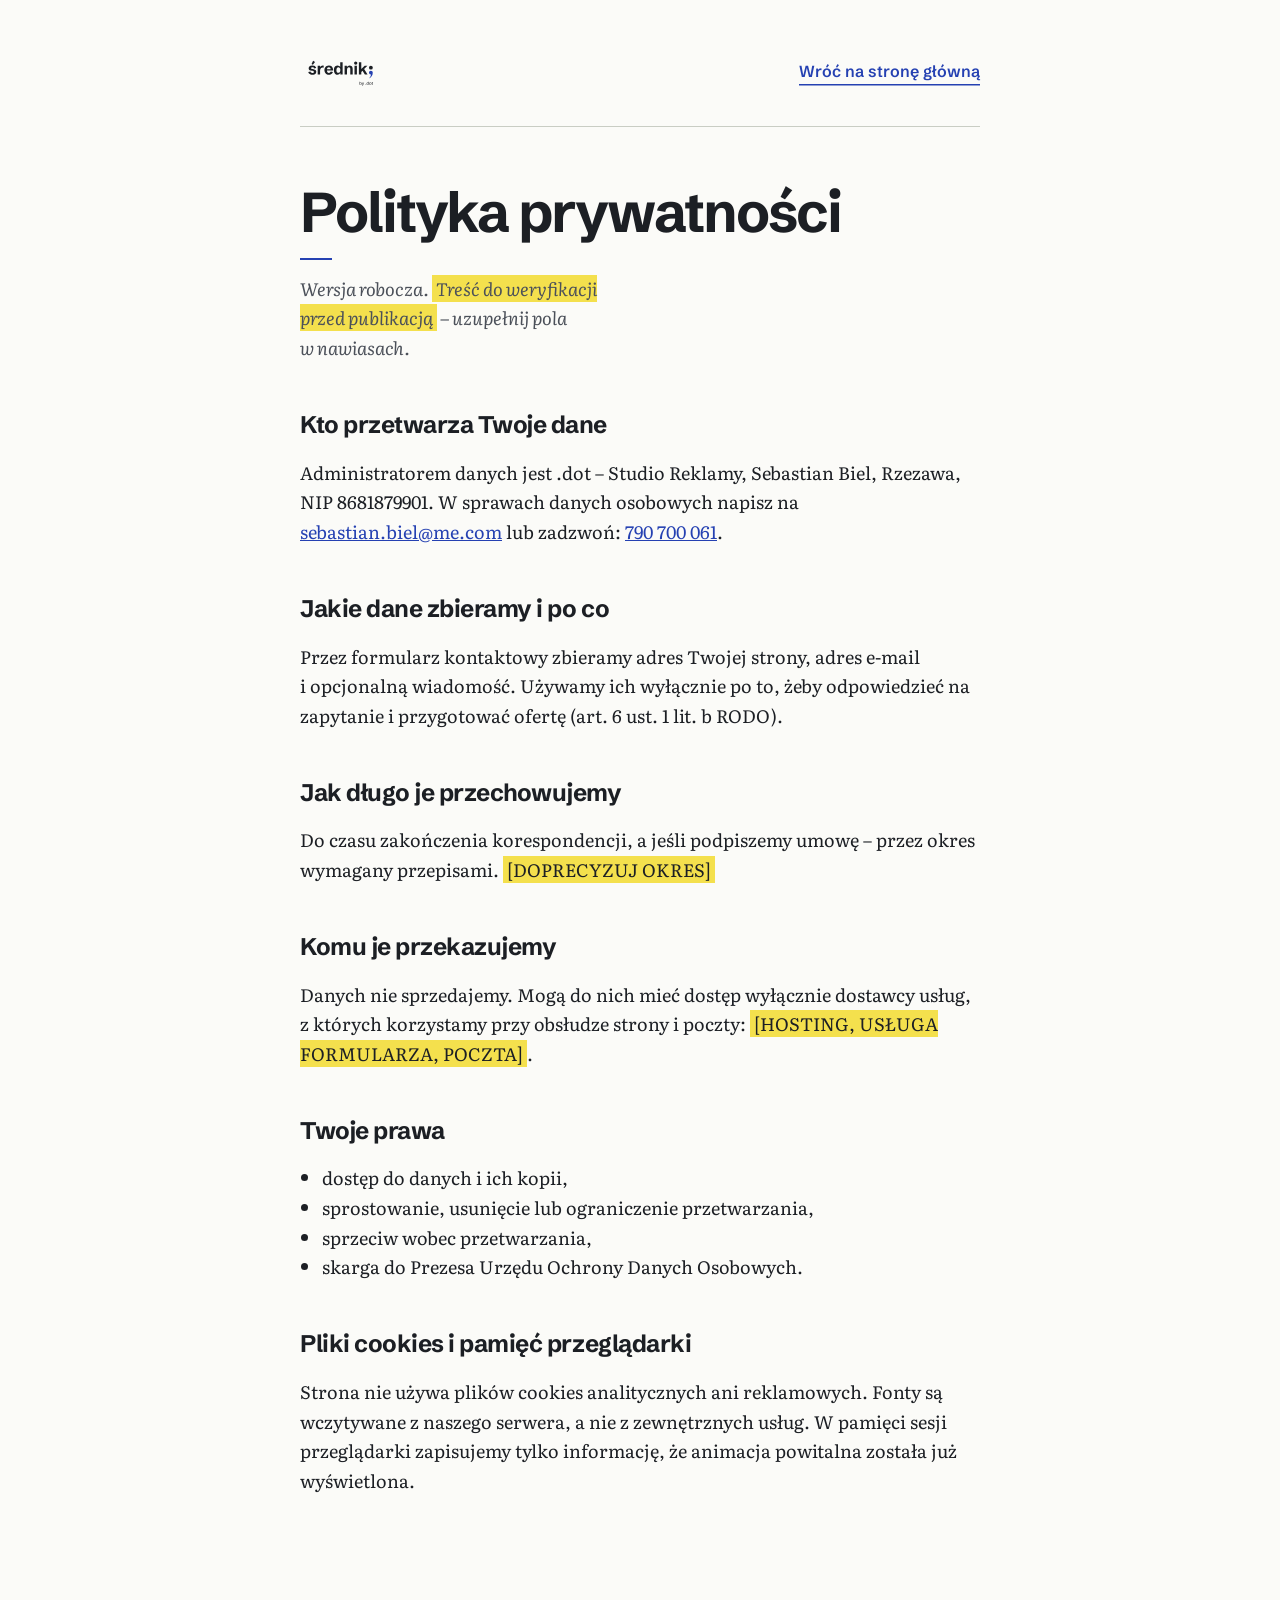
==== commit f6f395a5: "Uzupełnienie danych kontaktowych E-mail, telefon i NIP w stopce, w sekcji kontaktu (klikalne linki m" ====
--- a/polityka-prywatnosci.html
+++ b/polityka-prywatnosci.html
@@ -29,7 +29,7 @@
   <p class="note">Wersja robocza. <span class="todo">Treść do weryfikacji przed publikacją</span> – uzupełnij pola w&nbsp;nawiasach.</p>
 
   <h2>Kto przetwarza Twoje dane</h2>
-  <p>Administratorem danych jest .dot&nbsp;– Studio Reklamy, Sebastian Biel, Rzezawa, NIP <span class="todo">[NIP]</span>. W&nbsp;sprawach danych osobowych napisz na <span class="todo">[E-MAIL]</span>.</p>
+  <p>Administratorem danych jest .dot&nbsp;– Studio Reklamy, Sebastian Biel, Rzezawa, NIP 8681879901. W&nbsp;sprawach danych osobowych napisz na <a href="mailto:sebastian.biel@me.com">sebastian.biel@me.com</a> lub zadzwoń: <a href="tel:+48790700061">790&nbsp;700&nbsp;061</a>.</p>
 
   <h2>Jakie dane zbieramy i&nbsp;po co</h2>
   <p>Przez formularz kontaktowy zbieramy adres Twojej strony, adres e-mail i&nbsp;opcjonalną wiadomość. Używamy ich wyłącznie po to, żeby odpowiedzieć na zapytanie i&nbsp;przygotować ofertę (art.&nbsp;6 ust.&nbsp;1 lit.&nbsp;b RODO).</p>
--- a/assets/css/style.css
+++ b/assets/css/style.css
@@ -740,6 +740,9 @@
 .contact .lead { margin-top: 26px; color: #E4E6E0; }
 .contact__facts { list-style: none; margin: 44px 0 0; padding: 0; border-top: 1px solid #3A3F48; max-width: 30em; }
 .contact__facts li { display: flex; align-items: baseline; gap: 18px; padding: 16px 0; border-bottom: 1px solid #3A3F48; font-size: 16px; color: #C9CDC4; }
+.contact__direct { margin: 28px 0 0; font-size: 17px; line-height: 1.7; color: #C9CDC4; }
+.contact__direct a { color: var(--peri); font-family: var(--sans); font-weight: 600; text-underline-offset: 4px; }
+.contact__direct a:hover { color: #FFFFFF; }
 .contact__facts b { min-width: 5.2em; font: 700 26px var(--sans); color: var(--peri); letter-spacing: -.02em; }
 
 .form {
@@ -809,6 +812,8 @@
 .foot__nav a { display: inline-flex; align-items: center; min-height: 44px; font: 500 15px var(--sans); color: var(--paper); text-decoration: none; background: linear-gradient(var(--peri), var(--peri)) 0 calc(100% - 10px) / 0 1.5px no-repeat; transition: background-size .45s var(--ease), color .3s; }
 .foot__nav a:hover { color: var(--peri); background-size: 100% 1.5px; }
 .foot__legal { display: flex; flex-wrap: wrap; gap: 8px 26px; padding: 26px 0; font: 14px var(--sans); color: #C9CDC4; }
+.foot__legal a { color: inherit; text-decoration: underline; text-decoration-color: #4B5059; text-underline-offset: 4px; transition: color .3s, text-decoration-color .3s; }
+.foot__legal a:hover { color: var(--peri); text-decoration-color: currentColor; }
 .foot__giant { color: #262A31; line-height: 0; padding: 0 var(--gut); margin-top: clamp(24px, 4vw, 56px); }
 .foot__giant svg { width: 100%; height: auto; margin: 0 auto; max-width: 1600px; transform-origin: 50% 100%; }
 .foot__giant-comma { fill: var(--blue); }
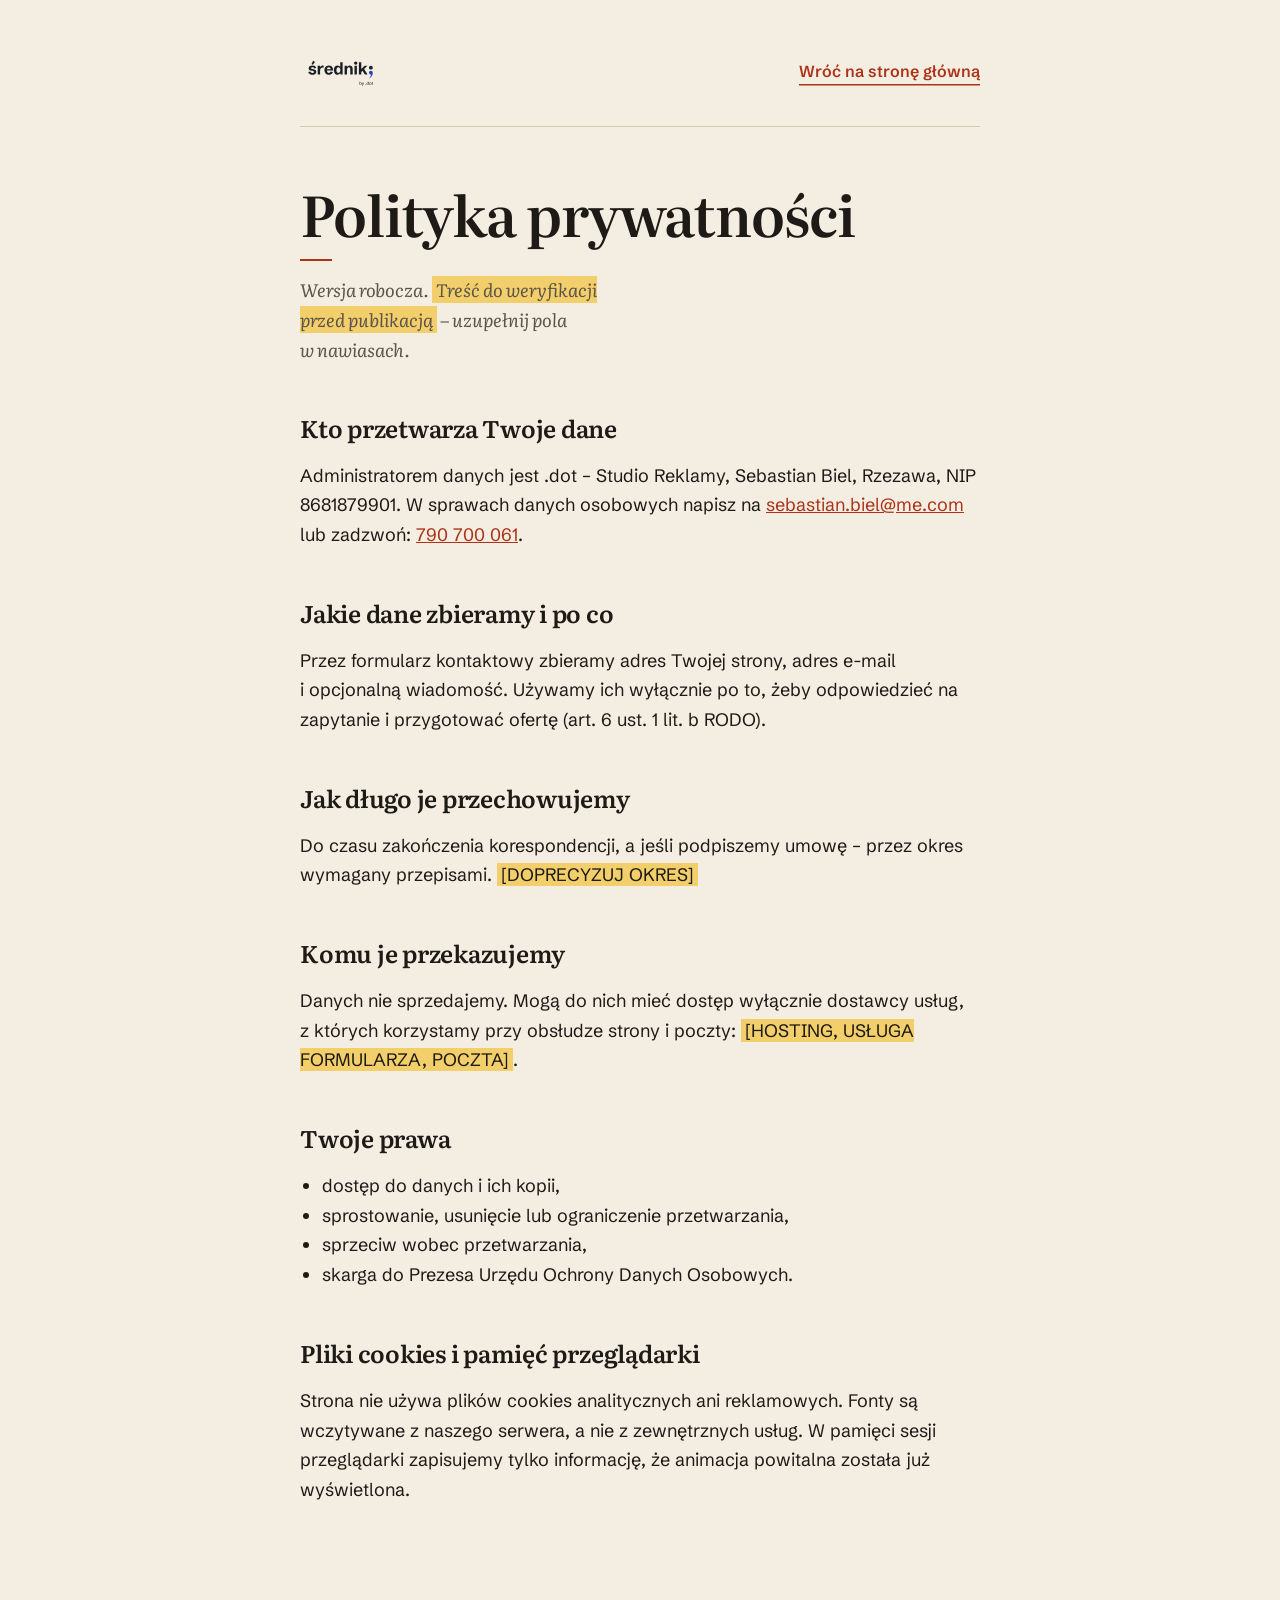
==== commit a1afafdf: "Nagłówki bezpieczeństwa i strona gotowa na ścisłą CSP - .htaccess (Apache / LiteSpeed, w bloku IfMod" ====
--- a/polityka-prywatnosci.html
+++ b/polityka-prywatnosci.html
@@ -7,21 +7,11 @@
 <meta name="robots" content="noindex">
 <link rel="icon" href="assets/img/favicon.svg" type="image/svg+xml">
 <link rel="stylesheet" href="assets/css/style.css">
-<style>
-  .legal { max-width: 760px; margin: 0 auto; padding: 48px var(--gut) 120px; }
-  .legal__top { display: flex; align-items: center; justify-content: space-between; gap: 24px; padding-bottom: 32px; margin-bottom: 56px; border-bottom: 1px solid var(--line); }
-  .legal__top svg { height: 46px; width: auto; }
-  .legal h1 { margin: 0 0 16px; font: 700 clamp(36px, 5vw, 56px)/1.05 var(--sans); letter-spacing: -.035em; }
-  .legal h2 { margin: 48px 0 12px; font: 700 24px/1.2 var(--sans); letter-spacing: -.02em; }
-  .legal p, .legal li { font-size: 18px; line-height: 1.65; }
-  .legal ul { padding-left: 22px; }
-  .todo { background: var(--yellow); padding: 0 4px; }
-</style>
 </head>
 <body>
 <main class="legal">
   <div class="legal__top">
-    <a href="index.html" aria-label="Średnik by .dot – strona główna"><img src="assets/img/logo.svg" alt="Średnik by .dot" style="height:46px;width:auto"></a>
+    <a href="index.html" aria-label="Średnik by .dot – strona główna"><img class="legal__logo" src="assets/img/logo.svg" alt="Średnik by .dot"></a>
     <a class="link-arrow" href="index.html">Wróć na stronę główną</a>
   </div>
 
--- a/assets/css/style.css
+++ b/assets/css/style.css
@@ -42,19 +42,21 @@
 
 /* ---------- Tokeny ---------- */
 :root {
-  --paper: #FBFBF8;
-  --ink: #1C1F24;
-  --ink-2: #22262C;
-  --sage: #EEF0EA;
-  --line: #C9CDC4;
-  --muted: #4B5059;
-  --blue: #2541B2;
-  --blue-deep: #1A2F85;
-  --peri: #9DB0FF;
-  --yellow: #F4E04D;
-  --green: #2D7A57;
-  --green-soft: #E3F1EA;
-  --orange: #C2410C;
+  /* Papier, atrament i czerwień korekty: Średnik poprawia strony tak,
+     jak korektor poprawia tekst. */
+  --paper: #F3EDE2;
+  --sand: #E8DFCF;
+  --ink: #1E1A16;
+  --ink-2: #28221D;
+  --line: #D3C8B6;
+  --muted: #5C534A;
+  --accent: #AC3317;
+  --accent-deep: #84260F;
+  --accent-light: #F0907A;
+  --tag: #F2CF6B;
+  --green: #33694A;
+  --green-soft: #E2EBDF;
+  --demo: #17706B;
 
   --sans: 'Schibsted Grotesk', 'Helvetica Neue', Arial, sans-serif;
   --serif: 'Literata', Georgia, 'Times New Roman', serif;
@@ -78,21 +80,22 @@
   margin: 0;
   background: var(--paper);
   color: var(--ink);
-  font-family: var(--serif);
+  font-family: var(--sans);
   font-size: 18px;
-  line-height: 1.55;
+  line-height: 1.6;
   -webkit-font-smoothing: antialiased;
   -moz-osx-font-smoothing: grayscale;
   overflow-x: clip;
 }
 img, svg { display: block; max-width: 100%; }
-a { color: var(--blue); }
-a:hover { color: var(--blue-deep); }
-:focus-visible { outline: 2px solid var(--blue); outline-offset: 3px; border-radius: 2px; }
-.dark :focus-visible, .card--lead :focus-visible { outline-color: var(--peri); }
-::selection { background: var(--yellow); color: var(--ink); }
+a { color: var(--accent); }
+a:hover { color: var(--accent-deep); }
+:focus-visible { outline: 2px solid var(--accent); outline-offset: 3px; border-radius: 2px; }
+.dark :focus-visible, .card--lead :focus-visible { outline-color: var(--accent-light); }
+::selection { background: var(--tag); color: var(--ink); }
 .has-intro body, .menu-open body { overflow: hidden; }
 
+.sprite { position: absolute; width: 0; height: 0; overflow: hidden; }
 .sr-only {
   position: absolute; width: 1px; height: 1px; margin: -1px; padding: 0; overflow: hidden;
   clip: rect(0 0 0 0); white-space: nowrap; border: 0;
@@ -109,36 +112,35 @@
 /* ---------- Typografia ---------- */
 .h2 {
   margin: 0;
-  font: 700 clamp(34px, 4.1vw, 58px)/1.04 var(--sans);
-  letter-spacing: -.035em;
+  font: 600 clamp(36px, 3.9vw, 56px)/1.08 var(--serif);
+  letter-spacing: -.02em;
   text-wrap: balance;
 }
-.h3 { margin: 0; font: 600 22px/1.25 var(--sans); letter-spacing: -.01em; }
+.h3 { margin: 0; font: 600 23px/1.25 var(--serif); letter-spacing: -.01em; }
 .lead { margin: 0; font-size: clamp(19px, 1.5vw, 22px); line-height: 1.55; max-width: 34em; }
 .note {
+  font-family: var(--serif);
   position: relative; margin: 0; padding-top: 16px; max-width: 17em;
   font-style: italic; font-size: 16px; line-height: 1.5; color: var(--muted);
 }
 .note::before {
-  content: ""; position: absolute; left: 0; top: 0; width: 32px; height: 2px; background: var(--blue);
+  content: ""; position: absolute; left: 0; top: 0; width: 32px; height: 2px; background: var(--accent);
   transform-origin: left;
 }
-.dark .note { color: #C9CDC4; }
+.dark .note { color: #D8CFC2; }
 
 /* Zakreślacz */
 .hl {
-  background: linear-gradient(var(--yellow), var(--yellow)) 0 88% / 0% 46% no-repeat;
-  -webkit-box-decoration-break: clone; box-decoration-break: clone;
-  transition: background-size 1.1s var(--ease);
-}
-.hl.is-on, html:not(.anim) .hl { background-size: 100% 46%; }
+  text-decoration: underline wavy var(--accent); text-decoration-thickness: 1.5px;
+  text-underline-offset: .3em; text-decoration-skip-ink: none;
+}
 
 /* ---------- Przyciski ---------- */
 .btn {
-  --bg: var(--blue); --fg: #FFFFFF; --fill: var(--ink); --fg-h: #FFFFFF;
+  --bg: var(--accent); --fg: #FFFFFF; --fill: var(--ink); --fg-h: #FFFFFF;
   position: relative; isolation: isolate; overflow: hidden;
   display: inline-flex; align-items: center; justify-content: center; gap: 10px;
-  min-height: 54px; padding: 0 26px; border: 0; border-radius: 8px;
+  min-height: 54px; padding: 0 26px; border: 0; border-radius: 4px;
   background: var(--bg); color: var(--fg);
   font: 600 16px/1.2 var(--sans); text-decoration: none; cursor: pointer;
   transition: color .35s var(--ease), box-shadow .35s;
@@ -160,11 +162,11 @@
 .btn:hover .btn__icon { transform: translateX(4px); }
 .btn--sm { min-height: 44px; padding: 0 18px; font-size: 15px; }
 .btn--ghost { --bg: transparent; --fg: var(--ink); --fill: var(--ink); --fg-h: var(--paper); box-shadow: inset 0 0 0 1.5px var(--ink); }
-.btn--light { --bg: var(--peri); --fg: var(--ink); --fill: #FFFFFF; --fg-h: var(--ink); }
+.btn--light { --bg: var(--paper); --fg: var(--ink); --fill: var(--accent-light); --fg-h: var(--ink); }
 
 .link-arrow {
   display: inline-flex; align-items: center; min-height: 44px;
-  font: 600 16px var(--sans); color: var(--blue); text-decoration: none;
+  font: 600 16px var(--sans); color: var(--accent); text-decoration: none;
   background: linear-gradient(currentColor, currentColor) 0 calc(100% - 8px) / 100% 1.5px no-repeat;
   transition: background-size .45s var(--ease), color .3s;
 }
@@ -185,30 +187,30 @@
   transition: transform .55s var(--ease), background-color .35s, box-shadow .35s;
 }
 .hdr.is-scrolled {
-  background: rgba(251, 251, 248, .86);
+  background: rgba(243, 237, 226, .9);
   -webkit-backdrop-filter: saturate(1.5) blur(14px); backdrop-filter: saturate(1.5) blur(14px);
-  box-shadow: 0 1px 0 rgba(28, 31, 36, .1);
+  box-shadow: 0 1px 0 rgba(30, 26, 22, .1);
 }
 .hdr.is-hidden { transform: translateY(-101%); }
 .hdr__in { display: flex; align-items: center; gap: 32px; height: var(--hdr); }
-.hdr__logo { display: flex; color: var(--ink); flex: none; }
-.hdr__logo svg { height: 50px; width: auto; }
+.hdr__logo { display: flex; align-items: center; min-height: 44px; color: var(--ink); flex: none; }
+.hdr__logo svg { height: 34px; width: auto; }
 .hdr__logo .logo-dot, .hdr__logo .logo-comma { transform-box: fill-box; transform-origin: 50% 0; transition: transform .5s var(--ease-back); }
 .hdr__logo:hover .logo-dot { transform: translateY(-14px); }
 .hdr__logo:hover .logo-comma { transform: rotate(-12deg); }
 .hdr__nav { margin-left: auto; display: flex; gap: 30px; }
 .hdr__nav a {
-  position: relative; padding: 10px 0;
+  position: relative; padding: 12px 0;
   font: 500 16px var(--sans); color: var(--ink); text-decoration: none;
 }
 .hdr__nav a::after {
-  content: ""; position: absolute; left: 0; right: 0; bottom: 4px; height: 2px; background: var(--blue);
+  content: ""; position: absolute; left: 0; right: 0; bottom: 4px; height: 2px; background: var(--accent);
   transform: scaleX(0); transform-origin: right; transition: transform .45s var(--ease);
 }
 .hdr__nav a:hover::after, .hdr__nav a.is-active::after { transform: scaleX(1); transform-origin: left; }
-.hdr__nav a.is-active { color: var(--blue); }
+.hdr__nav a.is-active { color: var(--accent); }
 .hdr__progress {
-  position: absolute; left: 0; bottom: 0; width: 100%; height: 2px; background: var(--blue);
+  position: absolute; left: 0; bottom: 0; width: 100%; height: 2px; background: var(--accent);
   transform: scaleX(0); transform-origin: left;
 }
 .hdr__burger {
@@ -234,13 +236,13 @@
 .menu__nav { display: flex; flex-direction: column; border-top: 1px solid var(--line); }
 .menu__nav a {
   display: block; overflow: hidden; padding: 10px 0; border-bottom: 1px solid var(--line);
-  font: 700 clamp(34px, 9vw, 54px)/1.1 var(--sans); letter-spacing: -.03em;
+  font: 600 clamp(34px, 9vw, 52px)/1.15 var(--serif); letter-spacing: -.02em;
   color: var(--ink); text-decoration: none;
 }
 .menu__nav a span { display: inline-block; }
 .menu__cta { align-self: flex-start; }
-.menu__tag { margin: auto 0 0; font-style: italic; color: var(--muted); }
-.menu__tag span { color: var(--blue); font-weight: 600; }
+.menu__tag { margin: auto 0 0; font-family: var(--serif); font-style: italic; color: var(--muted); }
+.menu__tag span { color: var(--accent); font-weight: 600; }
 
 /* ---------- Hero + historia ---------- */
 .story { position: relative; padding-top: var(--hdr); }
@@ -261,20 +263,14 @@
   display: flex; flex-direction: column; justify-content: center; gap: 26px;
   padding: 32px 0 64px;
 }
-.eyebrow {
-  display: flex; align-items: center; gap: 10px; margin: 0;
-  font: 600 13px var(--sans); letter-spacing: .08em; text-transform: uppercase; color: var(--muted);
-}
-.eyebrow__dot { width: 8px; height: 8px; border-radius: 50%; background: var(--blue); box-shadow: 0 0 0 0 rgba(37, 65, 178, .45); animation: ping 2.4s var(--ease) infinite; }
-@keyframes ping { 0% { box-shadow: 0 0 0 0 rgba(37, 65, 178, .45); } 70%, 100% { box-shadow: 0 0 0 10px rgba(37, 65, 178, 0); } }
 .hero__title {
-  margin: 0; font: 700 clamp(42px, 4.7vw, 72px)/1.0 var(--sans); letter-spacing: -.045em;
-}
-.hero__title .hl { background-position: 0 92%; }
+  margin: 0; font: 600 clamp(44px, 5vw, 76px)/1.06 var(--serif); letter-spacing: -.025em;
+}
 .hero__lead { margin: 0; max-width: 33em; font-size: clamp(18px, 1.4vw, 20px); line-height: 1.6; }
 .hero__ctas { display: flex; flex-wrap: wrap; align-items: center; gap: 14px 26px; }
 .note-line {
-  margin: 0; max-width: 28em; padding-left: 14px; border-left: 2px solid var(--blue);
+  font-family: var(--serif);
+  margin: 0; max-width: 28em; padding-left: 14px; border-left: 2px solid var(--accent);
   font-style: italic; font-size: 16px; line-height: 1.5; color: var(--muted);
 }
 .scroll-cue {
@@ -284,28 +280,34 @@
 .scroll-cue:hover { color: var(--ink); }
 .scroll-cue__line { position: relative; width: 48px; height: 1.5px; background: var(--line); overflow: hidden; }
 .scroll-cue__line::after {
-  content: ""; position: absolute; inset: 0; background: var(--blue); transform: translateX(-100%);
+  content: ""; position: absolute; inset: 0; background: var(--accent); transform: translateX(-100%);
   animation: cue 2.2s var(--ease-io) infinite;
 }
 @keyframes cue { 0% { transform: translateX(-100%); } 55% { transform: translateX(0); } 100% { transform: translateX(100%); } }
+
+/* Poprawka korektorska: kropka zakreślona na czerwono, nad nią dopisany średnik */
+.fix { position: relative; display: inline-block; }
+.fix__mark { position: absolute; left: 50%; bottom: -.14em; width: .62em; height: 1.08em; max-width: none; transform: translateX(-47%); overflow: visible; pointer-events: none; }
+.fix__ring { fill: none; stroke: var(--accent); stroke-width: 2.4; stroke-linecap: round; }
+.fix__semi { fill: var(--accent); }
 
 /* Kroki */
 .steps__intro { padding: 14vh 0 4vh; display: flex; flex-direction: column; gap: 22px; }
 .step {
-  min-height: 80vh; display: flex; flex-direction: column; justify-content: center; gap: 16px;
-  max-width: 31em; opacity: .22; transition: opacity .6s var(--ease);
+  min-height: 66vh; display: flex; flex-direction: column; justify-content: center; gap: 16px;
+  max-width: 31em; opacity: .3; transition: opacity .6s var(--ease);
 }
 .step.is-active { opacity: 1; }
 .step:last-child { min-height: 100vh; }
 .step p { margin: 0; font-size: 19px; line-height: 1.6; }
 .step__num {
   display: flex; align-items: center; gap: 12px;
-  font: 600 13px var(--sans) !important; letter-spacing: .1em; text-transform: uppercase; color: var(--blue);
-}
-.step__num span { padding: 4px 8px; border: 1.5px solid currentColor; border-radius: 4px; font-variant-numeric: tabular-nums; }
-.step__title { margin: 0; font: 700 clamp(28px, 2.5vw, 36px)/1.1 var(--sans); letter-spacing: -.025em; }
-.step__issues { margin: 0; padding-left: 24px; display: flex; flex-direction: column; gap: 10px; font-style: italic; font-size: 17px; line-height: 1.5; }
-.step__issues li::marker { color: var(--blue); font: 700 16px var(--sans); }
+  font: 500 15px var(--sans) !important; color: var(--accent);
+}
+.step__num span { font-weight: 700; font-variant-numeric: tabular-nums; }
+.step__title { margin: 0; font: 600 clamp(28px, 2.4vw, 34px)/1.15 var(--serif); letter-spacing: -.015em; }
+.step__issues { margin: 0; padding-left: 24px; font-family: var(--serif); display: flex; flex-direction: column; gap: 10px; font-style: italic; font-size: 17px; line-height: 1.5; }
+.step__issues li::marker { color: var(--accent); font: 700 16px var(--sans); }
 .step .btn { align-self: flex-start; margin-top: 10px; }
 
 /* ---------- Scena z makietą ---------- */
@@ -318,7 +320,7 @@
 .mock {
   position: absolute; left: 0; top: 0; width: 100%; aspect-ratio: 720 / 484;
   container-type: inline-size; border-radius: 12px; background: #FFFFFF;
-  box-shadow: 0 0 0 1px rgba(28, 31, 36, .1), 0 2px 4px rgba(28, 31, 36, .04), 0 40px 80px -28px rgba(28, 31, 36, .38);
+  box-shadow: 0 0 0 1px rgba(30, 26, 22, .1), 0 2px 4px rgba(30, 26, 22, .04), 0 40px 80px -28px rgba(30, 26, 22, .38);
   transform-origin: 0 0; transform: translateY(9%); transition: transform 1.2s var(--ease-io);
 }
 .mock__in {
@@ -327,9 +329,9 @@
 }
 .sticker {
   position: absolute; top: -14px; left: 18px; z-index: 5;
-  padding: 7px 11px; border-radius: 4px; background: var(--yellow); color: var(--ink);
+  padding: 7px 11px; border-radius: 4px; background: var(--tag); color: var(--ink);
   font: 600 12px/1 var(--sans); transform: rotate(-2.5deg);
-  box-shadow: 0 8px 16px -8px rgba(28, 31, 36, .45);
+  box-shadow: 0 8px 16px -8px rgba(30, 26, 22, .45);
 }
 
 .chrome {
@@ -347,7 +349,7 @@
 .chrome__url > svg { width: 1em; height: 1em; fill: none; stroke: currentColor; stroke-width: 2.2; }
 .chrome__ok {
   position: absolute; right: .3em; top: 50%; display: inline-flex; align-items: center; gap: .3em;
-  padding: .3em .7em .3em .5em; border-radius: 1em; background: var(--green-soft); color: var(--green);
+  padding: .3em .7em .3em .5em; border-radius: 1em; background: var(--green-soft); color: #1F6B4A;
   font-size: .78em; font-weight: 600; opacity: 0; transform: translateY(-50%) scale(.6);
   transition: opacity .4s, transform .6s var(--ease-back);
 }
@@ -364,7 +366,7 @@
   font-family: var(--sans); font-size: 1.45em; font-weight: 700; color: #1C1F24;
   opacity: 0; transform: translateY(-20%); transition: opacity .5s, transform .7s var(--ease);
 }
-.s-mark { display: inline-block; position: relative; width: 1.1em; height: 1.1em; border-radius: .28em; background: var(--orange); }
+.s-mark { display: inline-block; position: relative; width: 1.1em; height: 1.1em; border-radius: .28em; background: var(--demo); }
 .s-mark::after { content: ""; position: absolute; inset: .3em; border-radius: 50%; border: .12em solid #FFFFFF; }
 .s-links { position: absolute; right: 1.6em; top: 0; height: 3.6em; display: flex; align-items: center; transition: transform 1s var(--ease-io); }
 .s-links .o { font-size: 1.2em; color: #FFFFFF; white-space: nowrap; transition: opacity .4s; }
@@ -379,7 +381,7 @@
 .o-title { position: relative; display: inline-block; font-size: 3em; line-height: 1.15; color: #3E5F7E; }
 .o-title::after {
   content: ""; position: absolute; left: -3%; right: -3%; top: 54%; height: .07em; border-radius: .1em;
-  background: var(--blue); transform: scaleX(0); transform-origin: left; transition: transform .45s var(--ease);
+  background: var(--accent); transform: scaleX(0); transform-origin: left; transition: transform .45s var(--ease);
 }
 .o-sub { font-size: 1.4em; margin-top: .3em !important; }
 
@@ -391,7 +393,7 @@
 .n-title { font-family: var(--sans); font-size: 2.7em; line-height: 1.07; font-weight: 700; letter-spacing: -.03em; color: #1C1F24; }
 .n-sub { margin-top: .7em !important; font-family: var(--sans); font-size: 1.3em; line-height: 1.4; color: #4B5059; }
 .n-btns { display: flex; gap: .8em; margin-top: 1.4em !important; }
-.n-btn { padding: .75em 1.2em; border-radius: .45em; background: var(--orange); color: #FFFFFF; font-family: var(--sans); font-size: 1.2em; font-weight: 700; }
+.n-btn { padding: .75em 1.2em; border-radius: .45em; background: var(--demo); color: #FFFFFF; font-family: var(--sans); font-size: 1.2em; font-weight: 700; }
 .n-btn--ghost { background: transparent; color: #1C1F24; box-shadow: inset 0 0 0 .12em #1C1F24; }
 
 .s-img {
@@ -400,12 +402,19 @@
 }
 .s-img__old { position: absolute; inset: 0; display: flex; align-items: center; justify-content: center; gap: .5em; font-size: 1.2em; color: #777777; transition: opacity .4s; }
 .s-img__old svg { width: 1.5em; height: 1.5em; fill: none; stroke: #999999; stroke-width: 1.5; }
-.s-img__new { position: absolute; inset: 0; width: 100%; height: 100%; clip-path: inset(0 100% 0 0); transition: clip-path 1s var(--ease-io); }
+.s-img__new { position: absolute; inset: 0; clip-path: inset(0 100% 0 0); transition: clip-path 1s var(--ease-io); }
+.s-img__new svg, .s-img__new img, .p-img img { position: absolute; inset: 0; width: 100%; height: 100%; object-fit: cover; }
+.p-img img { object-position: 64% 50%; }
+/* Zdjęcie warsztatu na starej stronie: to samo, ale rozciągnięte, wyblakłe i nieostre */
+.s-img__shot {
+  position: absolute; inset: 0; width: 100%; height: 100%; object-fit: fill;
+  filter: saturate(.45) sepia(.25) contrast(.85) brightness(1.12) blur(.5px); transition: opacity .4s;
+}
 
 .o-news { position: absolute; left: 9em; width: 54em; top: 26.8em; padding-top: 1em; border-top: 1px dashed #AAAAAA; font-family: 'Times New Roman', Times, serif; transition: opacity .4s, transform .5s var(--ease); }
 .o-news p { font-size: 1.35em; line-height: 1.5; }
 .o-news::after {
-  content: ""; position: absolute; left: -1%; right: -1%; top: 62%; height: 2px; background: var(--blue);
+  content: ""; position: absolute; left: -1%; right: -1%; top: 62%; height: 2px; background: var(--accent);
   transform: scaleX(0); transform-origin: left; transition: transform .45s var(--ease);
 }
 
@@ -414,7 +423,7 @@
   display: flex; flex-direction: column; gap: .3em; padding: 1.4em 1.6em; border-radius: .8em; background: #F2F4F7;
   opacity: 0; transform: translateY(2em) scale(.96); transition: opacity .5s, transform .8s var(--ease-back);
 }
-.tile svg { width: 2.4em; height: 2.4em; margin-bottom: .4em; fill: none; stroke: var(--orange); stroke-width: 1.75; stroke-linecap: round; stroke-linejoin: round; }
+.tile svg { width: 2.4em; height: 2.4em; margin-bottom: .4em; fill: none; stroke: var(--demo); stroke-width: 1.75; stroke-linecap: round; stroke-linejoin: round; }
 .tile b { font-family: var(--sans); font-size: 1.45em; color: #1C1F24; }
 .tile span { font-family: var(--sans); font-size: 1.15em; line-height: 1.35; color: #4B5059; }
 
@@ -436,11 +445,11 @@
 .chip__txt { display: block; font-size: 1em; transition: font-size .6s var(--ease); }
 
 .audit { position: absolute; inset: 0; width: 100%; height: 100%; overflow: visible; pointer-events: none; z-index: 3; }
-.audit__ring { fill: none; stroke: var(--blue); stroke-width: 3; stroke-linecap: round; stroke-linejoin: round; transition: stroke .4s, opacity .6s; }
+.audit__ring { fill: none; stroke: var(--accent); stroke-width: 3; stroke-linecap: round; stroke-linejoin: round; transition: stroke .4s, opacity .6s; }
 .pin {
   position: absolute; z-index: 4; width: 2.6em; height: 2.6em; border-radius: 50%;
   display: flex; align-items: center; justify-content: center;
-  background: var(--blue); color: #FFFFFF; box-shadow: 0 0 0 .3em rgba(255, 255, 255, .95), 0 .4em 1em -.3em rgba(28, 31, 36, .5);
+  background: var(--accent); color: #FFFFFF; box-shadow: 0 0 0 .3em rgba(255, 255, 255, .95), 0 .4em 1em -.3em rgba(30, 26, 22, .5);
   transition: background-color .4s, transform .6s var(--ease-back), opacity .5s;
 }
 .pin__n { font-family: var(--sans); font-size: 1.35em; font-weight: 700; transition: opacity .3s; }
@@ -449,8 +458,8 @@
 .pin__tag {
   position: absolute; top: 50%; left: calc(100% + .7em); transform: translateY(-50%);
   padding: .3em .65em; border-radius: .4em; background: #FFFFFF; white-space: nowrap;
-  font: italic 500 max(11px, 1.3em)/1.2 var(--serif); color: var(--blue);
-  box-shadow: 0 .3em 1em -.3em rgba(28, 31, 36, .35), 0 0 0 1px rgba(37, 65, 178, .15);
+  font: italic 500 max(11px, 1.3em)/1.2 var(--serif); color: var(--accent);
+  box-shadow: 0 .3em 1em -.3em rgba(30, 26, 22, .35), 0 0 0 1px rgba(172, 51, 23, .15);
   transition: opacity .35s;
 }
 .p1 { left: 53.6em; top: 2.5em; }
@@ -465,7 +474,7 @@
 }
 .phone__in {
   height: 100%; padding: .9em; border-radius: 4.4em; background: #1C1F24; font-size: calc(100cqw / 30);
-  box-shadow: 0 0 0 .2em #3A3F48 inset, 0 3em 6em -2em rgba(28, 31, 36, .55);
+  box-shadow: 0 0 0 .2em #3A3F48 inset, 0 3em 6em -2em rgba(30, 26, 22, .55);
 }
 .phone__screen { position: relative; height: 100%; overflow: hidden; border-radius: 3.6em; background: #FFFFFF; }
 .phone__screen::before { content: ""; position: absolute; top: 1em; left: 50%; z-index: 2; width: 7.5em; height: 2em; margin-left: -3.75em; border-radius: 1em; background: #1C1F24; }
@@ -473,12 +482,12 @@
 .p-scroll p { margin: 0; }
 .p-nav { display: flex; align-items: center; justify-content: space-between; }
 .p-brand { display: flex; align-items: center; gap: .4em; font-size: 1.4em; font-weight: 700; }
-.p-call { width: 3.4em; height: 3.4em; border-radius: 50%; background: var(--orange); display: flex; align-items: center; justify-content: center; }
+.p-call { width: 3.4em; height: 3.4em; border-radius: 50%; background: var(--demo); display: flex; align-items: center; justify-content: center; }
 .p-call svg { width: 1.6em; height: 1.6em; fill: none; stroke: #FFFFFF; stroke-width: 2; stroke-linejoin: round; }
 .p-title { font-size: 2.6em; line-height: 1.08; font-weight: 700; letter-spacing: -.03em; }
 .p-sub { font-size: 1.35em; line-height: 1.4; color: #4B5059; }
-.p-btn { display: block; padding: 1em; border-radius: .7em; background: var(--orange); color: #FFFFFF; text-align: center; font-size: 1.45em; font-weight: 700; }
-.p-img { height: 15em; overflow: hidden; border-radius: .9em; }
+.p-btn { display: block; padding: 1em; border-radius: .7em; background: var(--demo); color: #FFFFFF; text-align: center; font-size: 1.45em; font-weight: 700; }
+.p-img { position: relative; height: 15em; overflow: hidden; border-radius: .9em; }
 .p-img svg { width: 100%; height: 100%; }
 .p-tile { display: flex; flex-direction: column; gap: .2em; padding: 1.2em 1.4em; border-radius: .9em; background: #F2F4F7; }
 .p-tile b { font-size: 1.45em; }
@@ -490,7 +499,7 @@
 }
 .report__in {
   padding: 1.8em 2em 1.8em; border-radius: 1.2em; background: #FFFFFF; font-size: calc(100cqw / 30);
-  box-shadow: 0 0 0 1px rgba(28, 31, 36, .08), 0 2.4em 4.8em -1.8em rgba(28, 31, 36, .45);
+  box-shadow: 0 0 0 1px rgba(30, 26, 22, .08), 0 2.4em 4.8em -1.8em rgba(30, 26, 22, .45);
 }
 .r-head { display: flex; align-items: center; gap: 1em; padding-bottom: 1.2em; margin-bottom: 1.2em; border-bottom: 1px solid #E6E8E2; }
 .r-semi { width: 1.9em; height: 3em; flex: none; }
@@ -510,7 +519,7 @@
 }
 .stage-ui__label { min-width: 8.5em; color: var(--ink); }
 .stage-ui__bar { position: relative; flex: 1; height: 2px; background: var(--line); border-radius: 2px; overflow: hidden; }
-.stage-ui__fill { position: absolute; inset: 0; background: var(--blue); transform: scaleX(0); transform-origin: left; transition: transform .8s var(--ease); }
+.stage-ui__fill { position: absolute; inset: 0; background: var(--accent); transform: scaleX(0); transform-origin: left; transition: transform .8s var(--ease); }
 .stage-ui__count { font-variant-numeric: tabular-nums; }
 
 /* --- Stany sceny (narastająco: s1 … s6) --- */
@@ -524,8 +533,8 @@
 
 .stage.s2 .chip {
   transform: translate(calc(70.4em - 100%), .35em);
-  padding: .75em 1.1em; background: var(--orange); color: #FFFFFF; font-family: var(--sans); font-weight: 700;
-  box-shadow: 0 .5em 1.2em -.4em rgba(194, 65, 12, .7);
+  padding: .75em 1.1em; background: var(--demo); color: #FFFFFF; font-family: var(--sans); font-weight: 700;
+  box-shadow: 0 .5em 1.2em -.4em rgba(23, 112, 107, .6);
   transition-delay: 0s, .55s, .55s, .55s, .55s;
 }
 .stage.s2 .chip__txt { font-size: 1.2em; }
@@ -553,7 +562,7 @@
 .stage.s4 .n-hero-c { opacity: 0; transform: translateY(-1em); transition-delay: 0s; }
 .stage.s4 .n-hero { opacity: 1; transform: none; transition-delay: .45s; }
 .stage.s4 .s-img { left: 38.4em; top: 6.2em; width: 29.6em; height: 18em; border-radius: .8em; }
-.stage.s4 .s-img__old { opacity: 0; }
+.stage.s4 .s-img__old, .stage.s4 .s-img__shot { opacity: 0; }
 .stage.s4 .s-img__new { clip-path: inset(0 0 0 0); transition-delay: .75s; }
 .stage.s4 .o-foot { opacity: 0; }
 .stage.s4 .n-foot { opacity: 1; transition-delay: .6s; }
@@ -577,14 +586,14 @@
 .marquee__track { display: flex; width: max-content; will-change: transform; }
 .marquee__row {
   flex: none; margin: 0; padding-right: .25em; white-space: nowrap;
-  font: 700 clamp(44px, 7.4vw, 112px)/1.05 var(--sans); letter-spacing: -.045em;
-}
-.marquee__row b { color: var(--blue); }
+  font: 500 clamp(44px, 7vw, 104px)/1.12 var(--serif); letter-spacing: -.025em;
+}
+.marquee__row b { color: var(--accent); }
 html:not(.anim) .marquee__track { animation: none; }
 
 /* ---------- Sekcje ---------- */
 .sec { padding: clamp(88px, 11vw, 160px) 0; }
-.sec--sage { background: var(--sage); }
+.sec--sage { background: var(--sand); }
 .g12 { display: grid; grid-template-columns: repeat(12, minmax(0, 1fr)); column-gap: 24px; row-gap: 24px; }
 .margin { grid-column: 1 / span 3; }
 .body { grid-column: 4 / span 9; min-width: 0; }
@@ -595,20 +604,20 @@
 .checks { margin: 0; padding: 0; border: 0; min-width: 0; display: grid; grid-template-columns: repeat(2, minmax(0, 1fr)); gap: 12px 16px; }
 .check {
   position: relative; display: flex; align-items: flex-start; gap: 14px; padding: 18px 20px;
-  border-radius: 12px; background: var(--paper); border: 1.5px solid transparent; cursor: pointer;
+  border-radius: 4px; background: var(--paper); border: 1.5px solid transparent; cursor: pointer;
   font-size: 18px; line-height: 1.45;
   transition: border-color .3s, background-color .3s, transform .4s var(--ease), box-shadow .4s;
 }
-.check:hover { border-color: var(--line); transform: translateY(-2px); }
+.check:hover { border-color: var(--line); }
 .check input { position: absolute; opacity: 0; width: 1px; height: 1px; margin: 0; }
-.check.has-focus { outline: 2px solid var(--blue); outline-offset: 3px; }
+.check.has-focus { outline: 2px solid var(--accent); outline-offset: 3px; }
 .check__box {
   flex: none; width: 24px; height: 24px; margin-top: 1px; border: 1.75px solid var(--ink); border-radius: 6px;
   display: flex; align-items: center; justify-content: center; transition: background-color .25s, border-color .25s, transform .4s var(--ease-back);
 }
 .check__box svg { width: 18px; height: 18px; fill: none; stroke: #FFFFFF; stroke-width: 3; stroke-linecap: round; stroke-linejoin: round; stroke-dasharray: 24; stroke-dashoffset: 24; transition: stroke-dashoffset .35s .08s var(--ease); }
-.check.is-checked { border-color: var(--blue); background: #FFFFFF; box-shadow: 0 14px 30px -20px rgba(37, 65, 178, .55); }
-.check.is-checked .check__box { background: var(--blue); border-color: var(--blue); transform: scale(1.08); }
+.check.is-checked { border-color: var(--accent); background: #FFFFFF; box-shadow: 0 14px 30px -20px rgba(172, 51, 23, .55); }
+.check.is-checked .check__box { background: var(--accent); border-color: var(--accent); transform: scale(1.08); }
 .check.is-checked .check__box svg { stroke-dashoffset: 0; }
 
 .verdict {
@@ -617,8 +626,8 @@
 }
 .verdict__meter { display: flex; gap: 6px; }
 .verdict__meter i { display: block; width: 26px; height: 8px; border-radius: 4px; background: var(--line); transition: background-color .3s, transform .4s var(--ease-back); }
-.verdict__meter i.is-on { background: var(--blue); transform: scaleY(1.35); }
-.verdict.is-ready .verdict__meter i.is-on { background: var(--blue); }
+.verdict__meter i.is-on { background: var(--accent); transform: scaleY(1.35); }
+.verdict.is-ready .verdict__meter i.is-on { background: var(--accent); }
 .verdict__text { flex: 1; min-width: 14em; margin: 0; font: 600 17px/1.4 var(--sans); }
 .verdict__cta { opacity: 0; visibility: hidden; transform: translateY(8px); transition: opacity .4s, transform .5s var(--ease), visibility 0s .5s, color .35s; }
 .verdict.is-ready .verdict__cta { opacity: 1; visibility: visible; transform: none; transition-delay: 0s; }
@@ -627,88 +636,71 @@
 /* Cytat */
 .quote__text {
   margin: 0 0 clamp(80px, 10vw, 150px); max-width: 15.5em;
-  font: 700 clamp(38px, 5.8vw, 92px)/1.02 var(--sans); letter-spacing: -.045em; text-wrap: balance;
-}
-.quote__accent { color: var(--blue); }
+  font: 500 clamp(38px, 5.2vw, 84px)/1.08 var(--serif); letter-spacing: -.025em; text-wrap: balance;
+}
+.quote__accent { color: var(--accent); }
 .cols3 { display: grid; grid-template-columns: repeat(3, minmax(0, 1fr)); gap: 32px; }
 .why__item { display: flex; flex-direction: column; gap: 14px; padding-top: 26px; border-top: 1px solid var(--line); }
 .why__item p { margin: 0; font-size: 17px; line-height: 1.65; }
-.why__icon { width: 48px; height: 48px; fill: none; stroke: var(--blue); stroke-width: 2; stroke-linecap: round; stroke-linejoin: round; }
+.why__icon { width: 48px; height: 48px; fill: none; stroke: var(--accent); stroke-width: 2; stroke-linecap: round; stroke-linejoin: round; }
 
 /* Oferta */
 .offer { list-style: none; margin: 0; padding: 0; display: grid; grid-template-columns: repeat(3, minmax(0, 1fr)); gap: clamp(28px, 3.4vw, 56px); }
 .card {
   --mx: 50%; --my: 0%;
   position: relative; display: flex; flex-direction: column; gap: 16px;
-  padding: clamp(28px, 2.6vw, 40px); border-radius: 18px; background: var(--sage);
-  transition: transform .6s var(--ease), box-shadow .6s var(--ease);
-}
-.card::before {
-  content: ""; position: absolute; inset: 0; border-radius: inherit; pointer-events: none;
-  background: radial-gradient(380px circle at var(--mx) var(--my), rgba(37, 65, 178, .12), transparent 62%);
-  opacity: 0; transition: opacity .4s;
-}
-.card:hover { transform: translateY(-8px); box-shadow: 0 34px 60px -34px rgba(28, 31, 36, .45); }
-.card:hover::before { opacity: 1; }
-.card:not(:last-child)::after {
-  content: ";"; position: absolute; top: 50%; right: calc(clamp(28px, 3.4vw, 56px) / -2);
-  transform: translate(50%, -50%); font: 700 46px/1 var(--sans); color: var(--blue);
+  padding: clamp(28px, 2.6vw, 40px); border-radius: 4px; background: var(--sand);
 }
 .card--lead { background: var(--ink); color: var(--paper); }
-.card--lead::before { background: radial-gradient(380px circle at var(--mx) var(--my), rgba(157, 176, 255, .16), transparent 62%); }
 .card__sticker {
   position: absolute; top: -14px; right: 24px; padding: 7px 12px; border-radius: 4px;
-  background: var(--yellow); color: var(--ink); font: 600 13px/1 var(--sans); transform: rotate(2.5deg);
-  box-shadow: 0 8px 16px -8px rgba(28, 31, 36, .5);
-}
-.card__num { font: 700 15px var(--sans); letter-spacing: .06em; color: var(--blue); }
-.card--lead .card__num, .card--lead .semi { color: var(--peri); }
-.card__title { margin: 0; font: 700 clamp(30px, 2.6vw, 40px)/1.05 var(--sans); letter-spacing: -.035em; }
-.semi { display: inline-block; margin-left: 1px; color: var(--blue); transition: transform .5s var(--ease-back); }
-.card:hover .semi { transform: translateY(-4px) rotate(-8deg); }
+  background: var(--tag); color: var(--ink); font: 600 13px/1 var(--sans); transform: rotate(2.5deg);
+  box-shadow: 0 8px 16px -8px rgba(30, 26, 22, .5);
+}
+.card__num { font: 700 15px var(--sans); letter-spacing: .06em; color: var(--accent); }
+.card--lead .card__num, .card--lead .semi { color: var(--accent-light); }
+.card__title { margin: 0; font: 600 clamp(30px, 2.5vw, 38px)/1.1 var(--serif); letter-spacing: -.02em; }
+.semi { display: inline-block; margin-left: 1px; color: var(--accent); transition: transform .5s var(--ease-back); }
 .card__text { margin: 0; flex-grow: 1; font-size: 17px; line-height: 1.6; }
-.card--lead .card__text { color: #E4E6E0; }
+.card--lead .card__text { color: #EDE6DA; }
 .card__meta { list-style: none; margin: 0; padding: 0; display: flex; flex-direction: column; gap: 6px; font: 500 14px/1.4 var(--sans); color: var(--muted); }
 .card__meta li { display: flex; align-items: center; gap: 10px; }
-.card__meta li::before { content: ""; flex: none; width: 6px; height: 6px; border-radius: 50%; background: var(--blue); }
-.card--lead .card__meta { color: #C9CDC4; }
-.card--lead .card__meta li::before { background: var(--peri); }
-.price { margin: 10px 0 4px; display: flex; align-items: baseline; gap: 8px; font-family: var(--sans); padding-top: 18px; border-top: 1px solid rgba(28, 31, 36, .12); }
-.card--lead .price { border-color: rgba(251, 251, 248, .16); }
+.card__meta li::before { content: ""; flex: none; width: 6px; height: 6px; border-radius: 50%; background: var(--accent); }
+.card--lead .card__meta { color: #D8CFC2; }
+.card--lead .card__meta li::before { background: var(--accent-light); }
+.price { margin: 10px 0 4px; display: flex; align-items: baseline; gap: 8px; font-family: var(--sans); padding-top: 18px; border-top: 1px solid rgba(30, 26, 22, .12); }
+.card--lead .price { border-color: rgba(243, 237, 226, .16); }
 .price__from { font-size: 16px; color: var(--muted); }
-.card--lead .price__from { color: #C9CDC4; }
-.price__num { font-size: clamp(42px, 3.8vw, 56px); font-weight: 700; line-height: 1; letter-spacing: -.04em; font-variant-numeric: tabular-nums; }
+.card--lead .price__from { color: #D8CFC2; }
+.price__num { font-family: var(--serif); font-size: clamp(44px, 3.8vw, 58px); font-weight: 600; line-height: 1; letter-spacing: -.02em; font-variant-numeric: lining-nums tabular-nums; }
 .price__cur { font-size: 18px; font-weight: 600; }
 .card .btn { align-self: flex-start; }
 .card .btn--ghost { min-height: 50px; padding: 0 18px; font-size: 15px; }
 
+/* W każdym pakiecie – pod kartami oferty */
+.incl { display: grid; grid-template-columns: 12em minmax(0, 1fr); gap: 16px 32px; align-items: start; margin-top: clamp(40px, 5vw, 64px); padding-top: 28px; border-top: 1px solid var(--line); }
+.incl__title { margin: 0; font: 600 19px/1.4 var(--serif); color: var(--ink); }
+.incl__list { list-style: none; margin: 0; padding: 0; display: grid; grid-template-columns: repeat(auto-fill, minmax(17em, 1fr)); gap: 12px 32px; }
+.incl__list li { display: flex; align-items: center; gap: 10px; font: 500 16px/1.4 var(--sans); }
+.incl__list svg { flex: none; width: 20px; height: 20px; fill: none; stroke: var(--accent); stroke-width: 2.6; stroke-linecap: round; stroke-linejoin: round; }
+
 /* Proces */
 .process { position: relative; list-style: none; margin: 0; padding: 0; }
 .process__fill { position: absolute; left: 27px; top: 46px; bottom: 46px; width: 2px; background: var(--line); }
-.process__fill span { position: absolute; inset: 0; background: var(--blue); transform: scaleY(0); transform-origin: top; }
+.process__fill span { position: absolute; inset: 0; background: var(--accent); transform: scaleY(0); transform-origin: top; }
 html:not(.anim) .process__fill span { transform: none; }
 .process__step { position: relative; display: grid; grid-template-columns: 56px minmax(0, 1fr); align-items: center; gap: 24px; padding: 18px 0; }
 .process__num {
   position: relative; z-index: 1; width: 56px; height: 56px; border-radius: 50%;
   display: flex; align-items: center; justify-content: center;
-  background: var(--sage); border: 2px solid var(--line); color: var(--muted); font: 700 21px var(--sans);
+  background: var(--sand); border: 2px solid var(--line); color: var(--muted); font: 700 21px var(--sans);
   transition: background-color .4s, border-color .4s, color .4s, transform .5s var(--ease-back), box-shadow .5s;
 }
 .process__step p { margin: 0; font-size: clamp(18px, 1.6vw, 22px); line-height: 1.5; color: var(--muted); transition: color .4s; }
-.process__step.is-on .process__num, html:not(.anim) .process__num { background: var(--blue); border-color: var(--blue); color: #FFFFFF; }
-.process__step.is-on .process__num { transform: scale(1.08); box-shadow: 0 0 0 8px rgba(37, 65, 178, .12); }
+.process__step.is-on .process__num, html:not(.anim) .process__num { background: var(--accent); border-color: var(--accent); color: #FFFFFF; }
+.process__step.is-on .process__num { transform: scale(1.08); box-shadow: 0 0 0 8px rgba(172, 51, 23, .12); }
 .process__step.is-on p, html:not(.anim) .process__step p { color: var(--ink); }
 
-/* W każdym pakiecie */
-.always__side { display: flex; flex-direction: column; gap: 48px; align-items: flex-start; }
-.badge { position: relative; width: 168px; height: 168px; }
-.badge > svg:first-child { width: 100%; height: 100%; overflow: visible; }
-.badge text { font: 600 14px var(--sans); letter-spacing: .18em; text-transform: uppercase; fill: var(--ink); }
-.badge__semi { position: absolute; left: 50%; top: 50%; width: 34px; height: 54px; transform: translate(-50%, -50%); }
-.always { list-style: none; margin: 0; padding: 0; display: grid; grid-template-columns: repeat(2, minmax(0, 1fr)); column-gap: 40px; }
-.always li { display: flex; align-items: center; gap: 16px; padding: 22px 0; border-top: 1px solid var(--line); font-size: 19px; line-height: 1.45; }
-.always__ic { flex: none; width: 38px; height: 38px; border-radius: 50%; background: var(--green-soft); display: flex; align-items: center; justify-content: center; }
-.always__ic svg { width: 20px; height: 20px; fill: none; stroke: var(--green); stroke-width: 2.6; stroke-linecap: round; stroke-linejoin: round; stroke-dasharray: 24; stroke-dashoffset: 0; }
 
 /* FAQ */
 .faq { border-top: 1px solid var(--line); }
@@ -718,11 +710,11 @@
   font: 600 clamp(18px, 1.6vw, 22px)/1.35 var(--sans); cursor: pointer; list-style: none; transition: color .3s;
 }
 .faq summary::-webkit-details-marker { display: none; }
-.faq summary:hover { color: var(--blue); }
+.faq summary:hover { color: var(--accent); }
 .faq__ic { position: relative; flex: none; width: 38px; height: 38px; border-radius: 50%; border: 1.5px solid currentColor; color: var(--ink); transition: transform .5s var(--ease), background-color .3s, color .3s; }
 .faq__ic::before, .faq__ic::after { content: ""; position: absolute; left: 50%; top: 50%; width: 14px; height: 1.75px; background: currentColor; transform: translate(-50%, -50%); }
 .faq__ic::after { transform: translate(-50%, -50%) rotate(90deg); }
-.faq details[open]:not(.is-closing) .faq__ic { transform: rotate(135deg); background: var(--ink); color: var(--sage); border-color: var(--ink); }
+.faq details[open]:not(.is-closing) .faq__ic { transform: rotate(135deg); background: var(--ink); color: var(--sand); border-color: var(--ink); }
 .faq__a { overflow: hidden; }
 .faq__a p { margin: 0; padding: 0 0 26px; max-width: 38em; font-size: 18px; line-height: 1.65; }
 
@@ -733,53 +725,54 @@
   position: absolute; right: 2vw; top: 36px; width: clamp(180px, 20vw, 320px); height: auto;
   overflow: visible; pointer-events: none;
 }
-.contact__dot, .contact__comma { fill: none; stroke: #4A505A; stroke-width: 1.2; }
-.contact__comma { stroke: #5A6BC0; }
+.contact__dot, .contact__comma { fill: none; stroke: #4E453D; stroke-width: 1.2; }
+.contact__comma { stroke: #9A4A35; }
 .contact__grid { position: relative; display: grid; grid-template-columns: minmax(0, 1fr) minmax(0, 1fr); gap: clamp(48px, 6vw, 104px); align-items: start; }
 .contact__title { font-size: clamp(42px, 5.4vw, 80px); color: var(--paper); }
-.contact .lead { margin-top: 26px; color: #E4E6E0; }
-.contact__facts { list-style: none; margin: 44px 0 0; padding: 0; border-top: 1px solid #3A3F48; max-width: 30em; }
-.contact__facts li { display: flex; align-items: baseline; gap: 18px; padding: 16px 0; border-bottom: 1px solid #3A3F48; font-size: 16px; color: #C9CDC4; }
-.contact__direct { margin: 28px 0 0; font-size: 17px; line-height: 1.7; color: #C9CDC4; }
-.contact__direct a { color: var(--peri); font-family: var(--sans); font-weight: 600; text-underline-offset: 4px; }
+.contact .lead { margin-top: 26px; color: #EDE6DA; }
+.contact__facts { list-style: none; margin: 44px 0 0; padding: 0; border-top: 1px solid #3D352E; max-width: 30em; }
+.contact__facts li { display: flex; align-items: baseline; gap: 18px; padding: 16px 0; border-bottom: 1px solid #3D352E; font-size: 16px; color: #D8CFC2; }
+.contact__direct { margin: 28px 0 0; font-size: 17px; line-height: 1.7; color: #D8CFC2; }
+.contact__direct a { color: var(--accent-light); font-family: var(--sans); font-weight: 600; text-underline-offset: 4px; }
 .contact__direct a:hover { color: #FFFFFF; }
-.contact__facts b { min-width: 5.2em; font: 700 26px var(--sans); color: var(--peri); letter-spacing: -.02em; }
+.contact__facts b { min-width: 5.2em; font: 600 26px var(--serif); color: var(--accent-light); letter-spacing: -.02em; }
 
 .form {
   position: relative; display: flex; flex-direction: column; gap: 22px; padding: clamp(26px, 3vw, 44px);
-  border-radius: 18px; background: var(--ink-2); border: 1px solid #33383F;
+  border-radius: 8px; background: var(--ink-2); border: 1px solid #3D352E;
 }
 .field { position: relative; }
 .field input, .field textarea {
-  display: block; width: 100%; padding: 26px 0 10px; border: 0; border-bottom: 1.5px solid #4B5059; border-radius: 0;
+  display: block; width: 100%; padding: 26px 0 10px; border: 0; border-bottom: 1.5px solid #5A5048; border-radius: 0;
   background: transparent; color: var(--paper); font: 500 17px var(--sans); outline: none; transition: border-color .3s;
 }
 .field textarea { min-height: 100px; resize: vertical; line-height: 1.5; }
 .field label {
   position: absolute; left: 0; top: 26px; pointer-events: none; transform-origin: left top;
-  font: 500 17px var(--sans); color: #A9AEB5; transition: transform .4s var(--ease), color .3s;
-}
-.field label span { font-weight: 400; color: #80868E; }
+  font: 500 17px var(--sans); color: #B9AFA2; transition: transform .4s var(--ease), color .3s;
+}
+.field label span { font-weight: 400; color: #A89E91; }
 .field input:focus + label, .field input:not(:placeholder-shown) + label,
-.field textarea:focus + label, .field textarea:not(:placeholder-shown) + label { transform: translateY(-24px) scale(.78); color: var(--peri); }
+.field textarea:focus + label, .field textarea:not(:placeholder-shown) + label { transform: translateY(-24px) scale(.78); color: var(--accent-light); }
 .field::after {
-  content: ""; position: absolute; left: 0; right: 0; bottom: 0; height: 2px; background: var(--peri);
+  content: ""; position: absolute; left: 0; right: 0; bottom: 0; height: 2px; background: var(--accent-light);
   transform: scaleX(0); transform-origin: left; transition: transform .5s var(--ease);
 }
 .field textarea ~ ::after { bottom: 6px; }
 .field:focus-within::after { transform: scaleX(1); }
 .field input:focus-visible, .field textarea:focus-visible { outline: none; }
-.field__hint { position: absolute; right: 0; top: 30px; font: italic 14px var(--serif); color: #80868E; opacity: 0; transition: opacity .3s; pointer-events: none; }
+.field__hint { position: absolute; right: 0; top: 30px; font: italic 14px var(--serif); color: #A89E91; opacity: 0; transition: opacity .3s; pointer-events: none; }
 .field input:focus ~ .field__hint { opacity: 1; }
 .field input:not(:placeholder-shown) ~ .field__hint { opacity: 0; }
 .field.is-invalid input { border-bottom-color: #FF9C8A; }
 .field.is-invalid label { color: #FF9C8A; }
 .field--hp { position: absolute; left: -9999px; width: 1px; height: 1px; overflow: hidden; margin: 0; }
-.form__error { margin: 0; font: 500 15px var(--sans); color: #FF9C8A; }
+.form__error { margin: 0; font: 500 15px/1.5 var(--sans); color: #FF9C8A; }
+.form__error a { color: inherit; }
 .form__error:empty { display: none; }
 .form__submit { align-self: flex-start; margin-top: 4px; }
 .form__submit.is-loading { pointer-events: none; opacity: .75; }
-.form__small { margin: 0; font-size: 14px; color: #A9AEB5; }
+.form__small { margin: 0; font-size: 14px; color: #B9AFA2; }
 .form__done {
   position: absolute; inset: 0; z-index: 2; border-radius: inherit; background: var(--ink-2);
   display: flex; flex-direction: column; align-items: center; justify-content: center; gap: 12px; padding: 32px; text-align: center;
@@ -787,65 +780,39 @@
 }
 .form__done:focus { outline: none; }
 .form.is-done .form__done { opacity: 1; visibility: visible; transition-delay: 0s; }
-.form__done svg { width: 72px; height: 72px; fill: none; stroke: var(--peri); stroke-width: 2.5; stroke-linecap: round; stroke-linejoin: round; }
+.form__done svg { width: 72px; height: 72px; fill: none; stroke: var(--accent-light); stroke-width: 2.5; stroke-linecap: round; stroke-linejoin: round; }
 .form__done svg circle { stroke-dasharray: 152; stroke-dashoffset: 152; transition: stroke-dashoffset .9s .1s var(--ease); }
 .form__done svg path { stroke-dasharray: 40; stroke-dashoffset: 40; transition: stroke-dashoffset .5s .75s var(--ease); }
 .form.is-done .form__done svg circle, .form.is-done .form__done svg path { stroke-dashoffset: 0; }
-.form__done-title { margin: 6px 0 0; font: 700 40px/1 var(--sans); letter-spacing: -.03em; }
-.form__done-title span { color: var(--peri); }
-.form__done p:last-child { margin: 0; max-width: 22em; color: #C9CDC4; }
+.form__done-title { margin: 6px 0 0; font: 600 40px/1.1 var(--serif); letter-spacing: -.02em; }
+.form__done-title span { color: var(--accent-light); }
+.form__done p:last-child { margin: 0; max-width: 22em; color: #D8CFC2; }
 .form.shake { animation: shake .45s var(--ease); }
 @keyframes shake { 20% { transform: translateX(-8px); } 40% { transform: translateX(7px); } 60% { transform: translateX(-4px); } 80% { transform: translateX(2px); } }
 
 /* Stopka */
-.foot { padding: clamp(72px, 9vw, 128px) 0 0; overflow: hidden; border-top: 1px solid #2E333A; }
+.foot { padding: clamp(72px, 9vw, 128px) 0 0; overflow: hidden; border-top: 1px solid #352E28; }
 .foot__tag {
   margin: 0 0 clamp(52px, 6vw, 96px); color: var(--paper);
-  font: 700 clamp(42px, 7.6vw, 120px)/1 var(--sans); letter-spacing: -.045em;
+  font: 600 clamp(42px, 7.2vw, 112px)/1.05 var(--serif); letter-spacing: -.03em;
 }
 .foot__semi { display: inline-block; width: .58em; height: .9em; vertical-align: -.32em; overflow: visible; }
-.foot__dot, .foot__comma { fill: var(--peri); }
+.foot__dot, .foot__comma { fill: var(--accent-light); }
 .foot__dot { transform-box: fill-box; transform-origin: 50% 50%; }
-.foot__row { display: flex; flex-wrap: wrap; align-items: center; justify-content: space-between; gap: 28px 40px; padding-bottom: 32px; border-bottom: 1px solid #33383F; }
+.foot__row { display: flex; flex-wrap: wrap; align-items: center; justify-content: space-between; gap: 28px 40px; padding-bottom: 32px; border-bottom: 1px solid #3D352E; }
 .foot__logo svg { height: 60px; width: auto; }
 .foot__nav { display: flex; flex-wrap: wrap; gap: 8px 28px; }
-.foot__nav a { display: inline-flex; align-items: center; min-height: 44px; font: 500 15px var(--sans); color: var(--paper); text-decoration: none; background: linear-gradient(var(--peri), var(--peri)) 0 calc(100% - 10px) / 0 1.5px no-repeat; transition: background-size .45s var(--ease), color .3s; }
-.foot__nav a:hover { color: var(--peri); background-size: 100% 1.5px; }
-.foot__legal { display: flex; flex-wrap: wrap; gap: 8px 26px; padding: 26px 0; font: 14px var(--sans); color: #C9CDC4; }
-.foot__legal a { color: inherit; text-decoration: underline; text-decoration-color: #4B5059; text-underline-offset: 4px; transition: color .3s, text-decoration-color .3s; }
-.foot__legal a:hover { color: var(--peri); text-decoration-color: currentColor; }
-.foot__giant { color: #262A31; line-height: 0; padding: 0 var(--gut); margin-top: clamp(24px, 4vw, 56px); }
+.foot__nav a { display: inline-flex; align-items: center; min-height: 44px; font: 500 15px var(--sans); color: var(--paper); text-decoration: none; background: linear-gradient(var(--accent-light), var(--accent-light)) 0 calc(100% - 10px) / 0 1.5px no-repeat; transition: background-size .45s var(--ease), color .3s; }
+.foot__nav a:hover { color: var(--accent-light); background-size: 100% 1.5px; }
+.foot__legal { display: flex; flex-wrap: wrap; align-items: center; gap: 0 26px; padding: 16px 0; font: 14px var(--sans); color: #D8CFC2; }
+.foot__legal a { display: inline-flex; align-items: center; min-height: 44px; color: inherit; text-decoration: underline; text-decoration-color: #6A6056; text-underline-offset: 4px; transition: color .3s, text-decoration-color .3s; }
+.foot__legal a:hover { color: var(--accent-light); text-decoration-color: currentColor; }
+.foot__giant { color: #2C2621; line-height: 0; padding: 0 var(--gut); margin-top: clamp(24px, 4vw, 56px); }
 .foot__giant svg { width: 100%; height: auto; margin: 0 auto; max-width: 1600px; transform-origin: 50% 100%; }
-.foot__giant-comma { fill: var(--blue); }
+.foot__giant-comma { fill: var(--accent); }
 
 /* ---------- Stany „przed animacją” (tylko gdy animacje są włączone) ---------- */
 .anim:not(.hero-in) [data-hero], .anim:not(.hero-in) .hdr, .anim:not(.hero-in) .stage__tilt, .anim:not(.hero-in) .stage-ui { opacity: 0; }
-.anim .note::before { transform: scaleX(0); transition: transform .9s .25s var(--ease); }
-.anim .note { opacity: 0; transform: translateX(-14px); transition: opacity .8s var(--ease), transform .9s var(--ease); }
-.anim .note.is-in { opacity: 1; transform: none; }
-.anim .note.is-in::before { transform: scaleX(1); }
-.anim [data-reveal] { opacity: 0; transform: translateY(28px); transition: opacity .9s var(--ease), transform 1.1s var(--ease); }
-.anim [data-reveal].is-in { opacity: 1; transform: none; }
-.anim .why__item:nth-child(2) { transition-delay: .12s; }
-.anim .why__item:nth-child(3) { transition-delay: .24s; }
-.anim .why__icon * { stroke-dasharray: 160; stroke-dashoffset: 160; transition: stroke-dashoffset 1.6s .35s var(--ease); }
-.anim .why__item.is-in .why__icon * { stroke-dashoffset: 0; }
-.anim .check { opacity: 0; transform: translateY(20px); }
-.anim .checks.is-in .check { opacity: 1; transform: none; transition: opacity .6s var(--ease), transform .8s var(--ease), border-color .3s, background-color .3s, box-shadow .4s; transition-delay: calc(var(--i, 0) * 70ms); }
-.anim .checks.is-in .check:hover { transform: translateY(-2px); transition-delay: 0s; }
-.anim .card { opacity: 0; transform: translateY(60px); }
-.anim .offer.is-in .card { opacity: 1; transform: none; transition: opacity .9s var(--ease), transform 1.1s var(--ease), box-shadow .6s var(--ease); transition-delay: calc(var(--i, 0) * 120ms); }
-.anim .offer.is-in .card:hover { transform: translateY(-8px); transition-delay: 0s; }
-.anim .card:not(:last-child)::after { opacity: 0; transform: translate(50%, -50%) scale(.2) rotate(-40deg); transition: opacity .5s, transform .8s var(--ease-back); transition-delay: .7s; }
-.anim .offer.is-in .card:not(:last-child)::after { opacity: 1; transform: translate(50%, -50%); }
-.anim .always li { opacity: 0; transform: translateY(18px); transition: opacity .7s var(--ease), transform .9s var(--ease); transition-delay: calc(var(--i, 0) * 90ms); }
-.anim .always.is-in li { opacity: 1; transform: none; }
-.anim .always__ic { transform: scale(0); transition: transform .6s var(--ease-back); transition-delay: calc(var(--i, 0) * 90ms + 250ms); }
-.anim .always.is-in .always__ic { transform: none; }
-.anim .always__ic svg { stroke-dashoffset: 24; transition: stroke-dashoffset .5s var(--ease); transition-delay: calc(var(--i, 0) * 90ms + 500ms); }
-.anim .always.is-in .always__ic svg { stroke-dashoffset: 0; }
-.anim .faq details { opacity: 0; transform: translateY(16px); transition: opacity .7s var(--ease), transform .8s var(--ease); transition-delay: calc(var(--i, 0) * 70ms); }
-.anim .faq.is-in details { opacity: 1; transform: none; }
 
 /* ---------- Responsywność ---------- */
 @media (max-width: 1180px) {
@@ -855,7 +822,7 @@
 
 @media (max-width: 999px) {
   .hdr__in { gap: 14px; }
-  .hdr__logo svg { height: 42px; }
+  .hdr__logo svg { height: 30px; }
   .hdr__nav { display: none; }
   .hdr__cta { margin-left: auto; }
   .hdr__burger { display: block; }
@@ -872,21 +839,16 @@
   .stage, .stage-ui { width: min(100%, 560px); }
   .stage-ui { margin-top: 12px; }
   .steps__intro { padding: 40px 0 0; }
-  .step { min-height: 64vh; justify-content: flex-start; padding: 36px 0 24px; max-width: 40em; opacity: .28; }
-  .step:last-child { min-height: 70vh; }
+  .step { min-height: 46vh; justify-content: flex-start; padding: 32px 0 24px; max-width: 40em; opacity: .28; }
+  .step:last-child { min-height: 64vh; }
 
   .margin, .body { grid-column: 1 / -1; }
   .note { max-width: 32em; }
-  .always__side { flex-direction: row; align-items: center; justify-content: space-between; gap: 24px; }
-  .badge { width: 120px; height: 120px; flex: none; }
-  .badge text { font-size: 15px; }
 
   .offer { grid-template-columns: minmax(0, 1fr); max-width: 620px; }
-  .card:not(:last-child)::after { top: auto; right: auto; left: 50%; bottom: calc(clamp(28px, 3.4vw, 56px) / -2); transform: translate(-50%, 50%); }
-  .anim .card:not(:last-child)::after { transform: translate(-50%, 50%) scale(.2) rotate(-40deg); }
-  .anim .offer.is-in .card:not(:last-child)::after { transform: translate(-50%, 50%); }
 
   .contact__grid { grid-template-columns: minmax(0, 1fr); }
+  .incl { grid-template-columns: minmax(0, 1fr); }
   .contact__semi { top: 40px; width: 130px; right: -10px; }
 }
 
@@ -894,7 +856,6 @@
   body { font-size: 17px; }
   .cols3 { grid-template-columns: minmax(0, 1fr); gap: 28px; }
   .checks { grid-template-columns: minmax(0, 1fr); }
-  .always { grid-template-columns: minmax(0, 1fr); }
   .pin__tag { display: none; }
   .pin { width: 3.2em; height: 3.2em; }
   .pin__n { font-size: 1.6em; }
@@ -909,7 +870,7 @@
 
 @media (max-width: 420px) {
   .hdr__cta { padding: 0 14px; font-size: 14px; }
-  .hdr__logo svg { height: 38px; }
+  .hdr__logo svg { height: 28px; }
 }
 
 /* Mniej ruchu */
@@ -919,3 +880,13 @@
     transition-duration: .01ms !important; transition-delay: 0s !important; scroll-behavior: auto !important;
   }
 }
+
+/* ---------- Polityka prywatności ---------- */
+.legal { max-width: 760px; margin: 0 auto; padding: 48px var(--gut) 120px; }
+.legal__top { display: flex; align-items: center; justify-content: space-between; gap: 24px; padding-bottom: 32px; margin-bottom: 56px; border-bottom: 1px solid var(--line); }
+.legal__logo { height: 46px; width: auto; }
+.legal h1 { margin: 0 0 16px; font: 600 clamp(36px, 5vw, 56px)/1.08 var(--serif); letter-spacing: -.02em; }
+.legal h2 { margin: 48px 0 12px; font: 600 24px/1.25 var(--serif); letter-spacing: -.01em; }
+.legal p, .legal li { font-size: 18px; line-height: 1.65; }
+.legal ul { padding-left: 22px; }
+.todo { background: var(--tag); padding: 0 4px; }
